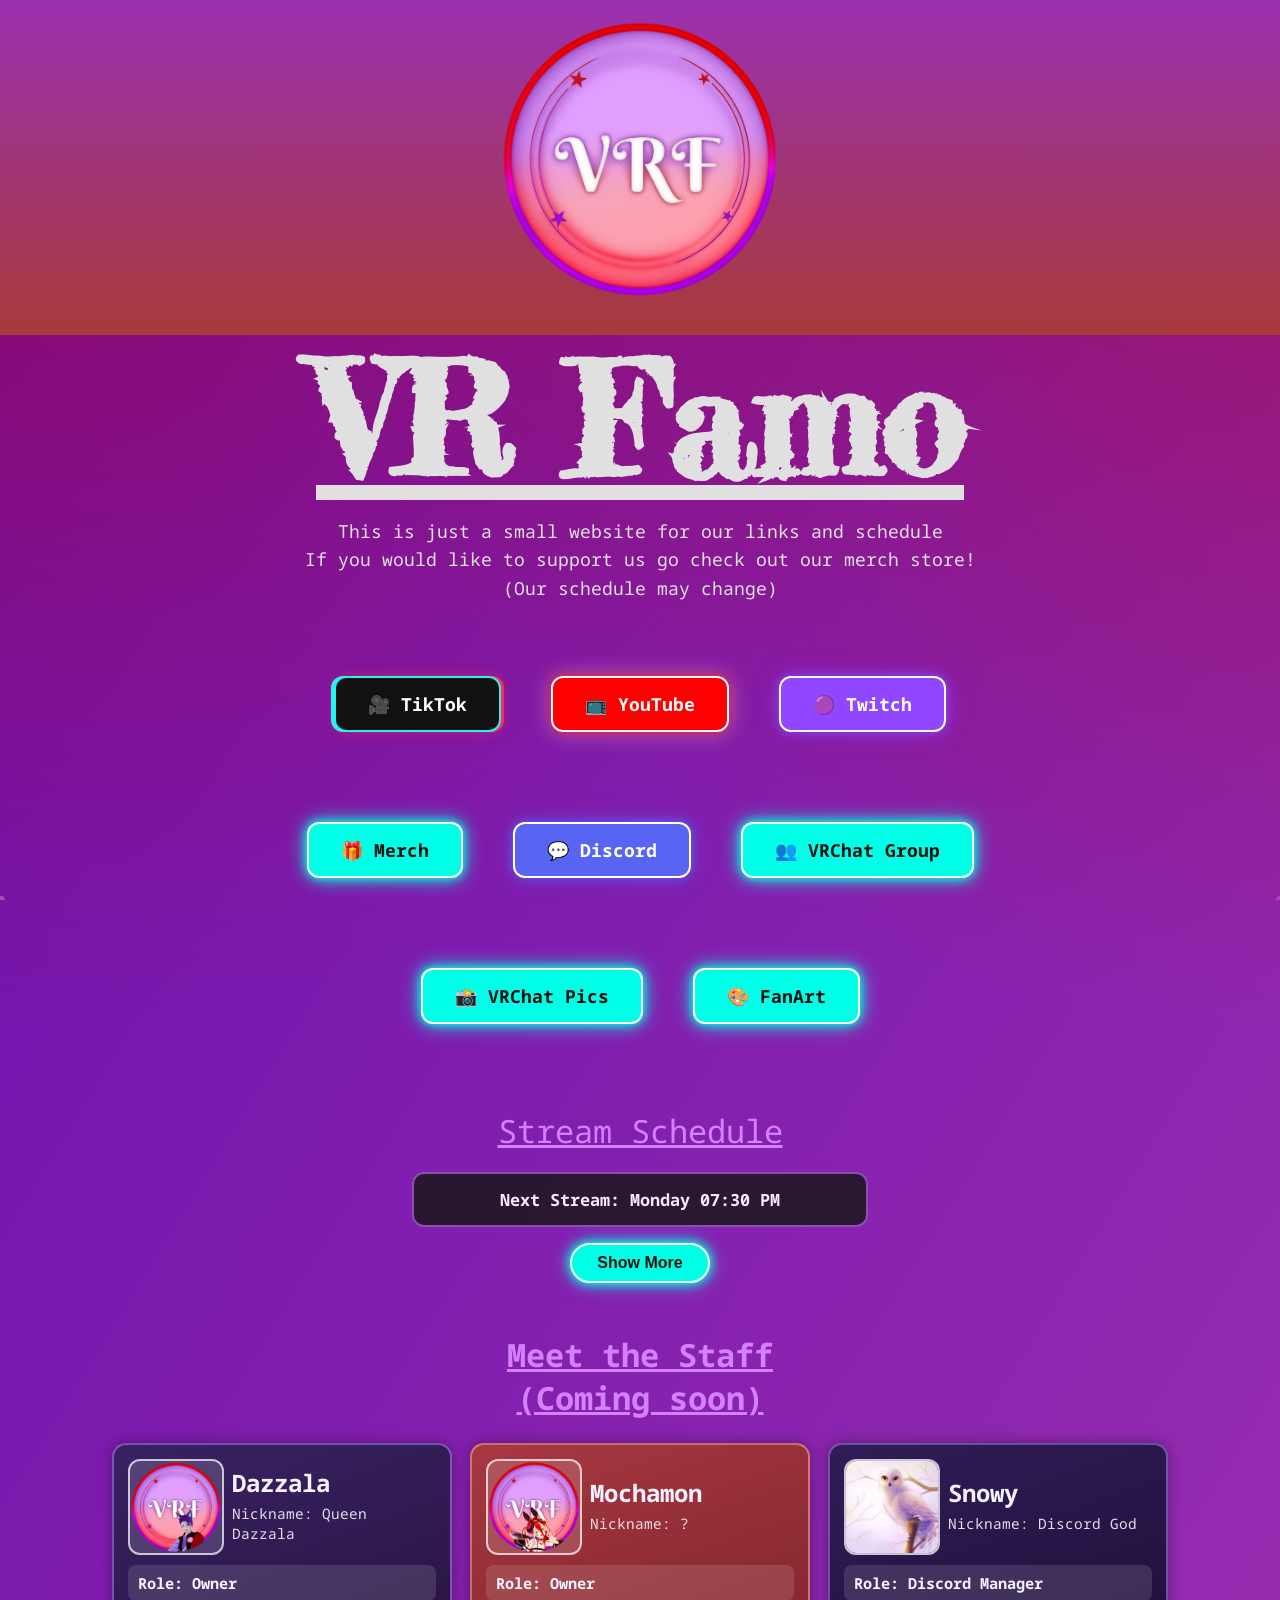
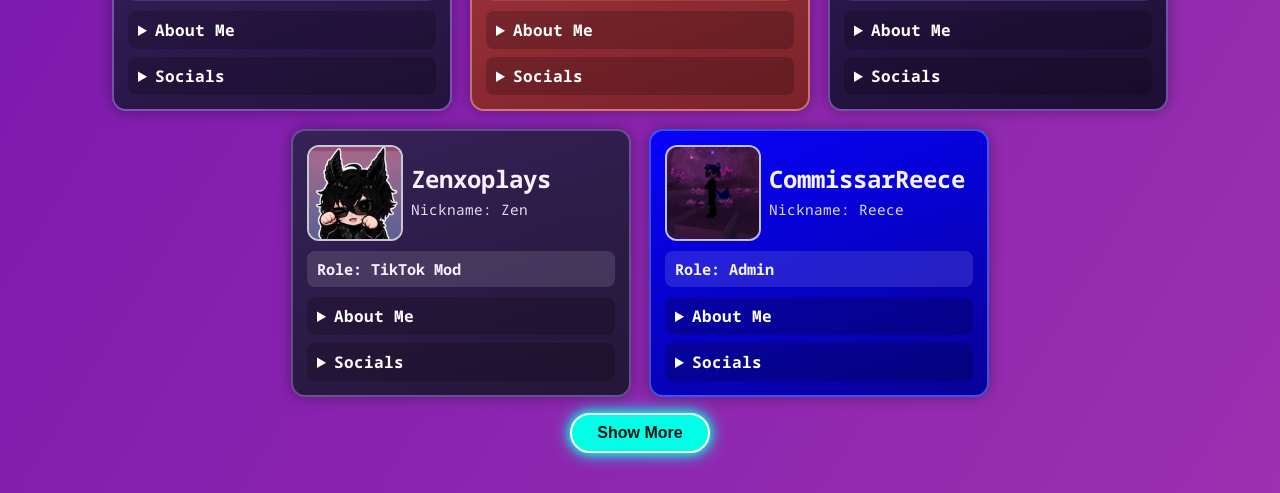
==== index.html @ f0494913 "2x staff cards added 2x staff cards added" ====
<!DOCTYPE html>
<html lang="en">
<head>
    <meta charset="UTF-8">
    <title>VR-Famo</title>
    <link href="https://fonts.googleapis.com/css2?family=Droid+Sans+Mono&family=Fredericka+the+Great&display=swap" rel="stylesheet">
    <style>
        body {
            display: flex;
            flex-direction: column;
            min-height: 100vh;
            margin: 0;
            font-family: 'Droid Sans Mono', monospace;
            background:
                radial-gradient(circle at left top, rgba(192, 0, 0, 0.45) 0%, rgba(192, 0, 0, 0) 42%),
                radial-gradient(circle at right top, rgba(192, 0, 0, 0.45) 0%, rgba(192, 0, 0, 0) 42%),
                linear-gradient(to bottom right, #6a0dad, #9b30b0);
            color: #e0e0e0;
            animation: fadeIn 1s ease-out;
            position: relative;
        }

        @keyframes fadeIn {
            from { opacity: 0; transform: translateY(10px); }
            to { opacity: 1; transform: translateY(0); }
        }

        #nav {
            text-align: center;
            padding: 20px 0;
            background: linear-gradient(to bottom, #9b30b0 0%, #a83a3a 100%);
            z-index: 10;
            position: relative;
        }

        #nav img {
            height: 280px;
            width: auto;
            margin-bottom: 10px;
            animation: fadeIn 1.5s ease;
        }

        #nav p {
            font-size: 120%;
            color: #aaa;
            margin: 5px 0;
        }

        #nav h1 {
            font-size: 3rem;
            background: linear-gradient(90deg, #a8c0ff, #6a0dad);
            -webkit-text-fill-color: transparent;
            animation: textGlow 3s ease-in-out infinite;
        }

        @keyframes textGlow {
            0%, 100% { text-shadow: 0 0 5px #a8c0ff, 0 0 10px #6a0dad; }
            50% { text-shadow: 0 0 15px #a8c0ff, 0 0 30px #6a0dad; }
        }

        .main {
            max-width: 900px;
            margin: 10px auto 40px;
            padding: 0 20px;
            animation: fadeIn 1.3s ease-out;
            z-index: 10;
            text-align: center
        }

        .main h1 {
            font-family: 'Fredericka the Great', cursive;
            font-size: clamp(3.5rem, 12vw, 10rem);
            text-decoration: underline;
            margin-top: 0;
            margin-bottom: 15px;
            z-index: 10;
            line-height: 1;
        }

        .main p {
            font-size: 18px;
            line-height: 1.6;
            z-index: 10;
        }

        .schedule-container {
            flex-grow: 1;
            display: flex;
            flex-direction: column;
            align-items: center;
            width: 100%;
            padding: 0 20px 40px;
        }

        .schedule-title {
            font-size: 2rem;
            color: #d580ff;
            margin-bottom: 20px;
            text-decoration: underline;
            z-index: 10;
            text-align: center;
        }

        .schedule {
            display: flex;
            justify-content: space-between;
            width: 100%;
            max-width: 1200px;
            gap: 15px;
            animation: fadeIn 1.7s ease-out;
            z-index: 10;
        }

        .day {
            flex: 1 1 0;
            background: #222;
            border-radius: 10px;
            padding: 15px;
            box-sizing: border-box;
            min-width: 0;
            display: flex;
            flex-direction: column;
            z-index: 10;
            text-align: center;
        }

        .day h2 {
            margin-top: 0;
            margin-bottom: 10px;
            font-size: 1.4rem;
            border-bottom: 1px solid #444;
            padding-bottom: 5px;
            color: #d580ff;
            text-align: center;
            z-index: 10;
        }
        .events {
            flex-grow: 1;
            overflow-y: auto;
            text-align: center;
        }

        .event {
            background: #3a1a73;
            margin-bottom: 10px;
            padding: 8px 10px;
            border-radius: 8px;
            font-size: 14px;
            box-shadow: 0 0 6px #a020f0;
            color: #e0d6ff;
        }
        .links {
            text-align: center;
            position: relative;
            z-index: 5;
            margin-top: -40px;
            margin-bottom: 60px;
        }

        .links h1 {
            margin-bottom: 20px;
            text-decoration: underline;
        }

        .links a {
            display: inline-block;
            margin: 10px 15px;
            padding: 12px 25px;
            font-size: 16px;
            font-weight: bold;
            color: #0ff;
            border: 2px solid #0ff;
            border-radius: 10px;
            text-decoration: none;
            transition: 0.3s ease;
        }

        .links a:hover {
            background: #0ff;
            color: #1a1a1a;
            transform: scale(1.05);
        }

        #particlesCanvas {
            pointer-events: none;
            position: absolute;
            top: 0;
            left: 0;
            z-index: 0;
        }

        .links2 {
            text-align: center;
            margin-bottom: 60px;
            z-index: 5;
        }
        .gallery-title {
            font-size: 1.8rem;
            color: #fff;
            margin-bottom: 10px;
            text-shadow: 0 0 10px #ff00f7;
            z-index: 5;
            text-align: center;
            text-decoration: underline;
        }

        @keyframes pulseGlow {
            0%, 100% {
                box-shadow: 0 0 12px rgba(255, 0, 204, 0.6), 0 0 20px rgba(51, 51, 255, 0.5);
            }
            50% {
                box-shadow: 0 0 20px rgba(255, 0, 204, 1), 0 0 35px rgba(51, 51, 255, 0.9);
            }
        }

        .neon-button {
            display: inline-block;
            margin: 15px 20px;
            padding: 14px 32px;
            font-size: 18px;
            font-weight: bold;
            color: #111;
            background: #00ffe7;
            border: 2px solid #fff;
            border-radius: 12px;
            text-decoration: none;
            box-shadow: 0 0 8px #00ffe7, 0 0 20px #00ffe7;
            transition: all 0.3s ease;
            z-index: 5;
        }

        .neon-button:hover {
            background: #ffcc00;
            color: #000;
            border-color: #fff;
            box-shadow: 0 0 10px #ffcc00, 0 0 25px #ffcc00;
            transform: scale(1.05);
            z-index: 5;
        }

        .platform-tiktok {
            color: #ffffff;
            background: #111111;
            border-color: #25F4EE;
            box-shadow: -3px 0 0 #25F4EE, 3px 0 0 #FE2C55, 0 0 12px rgba(254, 44, 85, 0.45);
        }

        .platform-tiktok:hover {
            background: #1a1a1a;
            color: #ffffff;
            border-color: #FE2C55;
            box-shadow: -3px 0 0 #25F4EE, 3px 0 0 #FE2C55, 0 0 16px rgba(37, 244, 238, 0.5);
        }

        .platform-youtube {
            color: #ffffff;
            background: #ff0000;
            border-color: #ffffff;
            box-shadow: 0 0 10px rgba(255, 0, 0, 0.8), 0 0 22px rgba(255, 255, 255, 0.4);
        }

        .platform-youtube:hover {
            background: #cc0000;
            color: #ffffff;
            border-color: #ffffff;
            box-shadow: 0 0 12px rgba(255, 0, 0, 0.95), 0 0 24px rgba(255, 255, 255, 0.5);
        }

        .platform-twitch {
            color: #ffffff;
            background: #9146FF;
            border-color: #ffffff;
            box-shadow: 0 0 10px rgba(145, 70, 255, 0.85), 0 0 22px rgba(145, 70, 255, 0.5);
        }

        .platform-twitch:hover {
            background: #772ce8;
            color: #ffffff;
            border-color: #ffffff;
            box-shadow: 0 0 12px rgba(145, 70, 255, 1), 0 0 25px rgba(145, 70, 255, 0.6);
        }

        .platform-discord {
            color: #ffffff;
            background: #5865F2;
            border-color: #ffffff;
            box-shadow: 0 0 10px rgba(88, 101, 242, 0.85), 0 0 22px rgba(88, 101, 242, 0.45);
        }

        .platform-discord:hover {
            background: #4752c4;
            color: #ffffff;
            border-color: #ffffff;
            box-shadow: 0 0 12px rgba(88, 101, 242, 1), 0 0 25px rgba(88, 101, 242, 0.6);
        }

        .schedule-section {
            width: 100%;
            max-width: 1200px;
            margin: 10px auto 40px;
            padding: 0 20px;
            box-sizing: border-box;
            z-index: 10;
        }

        .next-stream-preview {
            max-width: 420px;
            margin: 0 auto 14px;
            padding: 14px 16px;
            border-radius: 12px;
            background: rgba(22, 22, 22, 0.82);
            border: 2px solid rgba(213, 128, 255, 0.55);
            color: #f6e8ff;
            text-align: center;
            font-size: 1.05rem;
            box-shadow: 0 0 12px rgba(160, 32, 240, 0.3);
        }

        .schedule-full {
            display: none;
            margin-top: 10px;
        }

        .schedule-full.is-visible {
            display: block;
        }

        .staff-section {
            width: 100%;
            max-width: 1200px;
            margin: 10px auto 40px;
            padding: 0 20px;
            box-sizing: border-box;
            z-index: 10;
        }

        .staff-title {
            font-size: 2rem;
            color: #d580ff;
            text-decoration: underline;
            text-align: center;
            margin: 0 0 24px;
        }

        .staff-grid {
            display: flex;
            flex-wrap: wrap;
            justify-content: center;
            gap: 18px;
        }

        .staff-card {
            flex: 0 1 340px;
            width: 100%;
            max-width: 340px;
            box-sizing: border-box;
            background: var(--staff-bg, linear-gradient(180deg, rgba(34, 34, 34, 0.95), rgba(20, 20, 20, 0.95)));
            border: 2px solid var(--staff-border, rgba(255, 255, 255, 0.25));
            border-radius: 14px;
            padding: 14px;
            box-shadow: 0 0 14px rgba(0, 0, 0, 0.35);
            color: #f5f1ff;
        }

        .staff-head {
            display: grid;
            grid-template-columns: 92px 1fr;
            gap: 12px;
            align-items: center;
            margin-bottom: 10px;
        }

        .staff-pic {
            width: 92px;
            height: 92px;
            object-fit: cover;
            border-radius: 12px;
            border: 2px solid rgba(255, 255, 255, 0.7);
            background: rgba(255, 255, 255, 0.15);
        }

        .staff-name {
            margin: 0;
            font-size: 1.5rem;
            line-height: 1.1;
        }

        .staff-nickname {
            margin: 5px 0 0;
            font-size: 0.9rem;
            opacity: 0.9;
        }

        .staff-role {
            margin: 8px 0 10px;
            padding: 8px 10px;
            border-radius: 8px;
            background: rgba(255, 255, 255, 0.12);
            font-size: 0.95rem;
            font-weight: bold;
        }

        .staff-card details {
            margin-top: 8px;
            border-radius: 8px;
            background: rgba(0, 0, 0, 0.2);
            padding: 8px 10px;
        }

        .staff-card summary {
            cursor: pointer;
            font-weight: bold;
            color: #ffffff;
        }

        .staff-card p {
            margin: 8px 0 0;
            font-size: 0.9rem;
            line-height: 1.4;
        }

        .staff-socials {
            display: flex;
            flex-wrap: wrap;
            gap: 8px;
            margin-top: 8px;
        }

        .staff-socials a {
            text-decoration: none;
            font-size: 0.85rem;
            color: #ffffff;
            padding: 6px 10px;
            border: 1px solid rgba(255, 255, 255, 0.45);
            border-radius: 999px;
            background: rgba(255, 255, 255, 0.14);
        }

        .staff-socials a:hover {
            background: rgba(255, 255, 255, 0.24);
        }

        .extra-staff {
            display: none;
        }

        .extra-staff.is-visible {
            display: block;
        }

        .staff-toggle-wrap {
            width: 100%;
            display: flex;
            justify-content: center;
            align-items: center;
            margin-top: 16px;
        }

        .staff-toggle {
            display: inline-flex;
            align-items: center;
            justify-content: center;
            width: fit-content;
            min-width: 140px;
            padding: 10px 20px;
            font-size: 1rem;
            line-height: 1;
            font-weight: bold;
            color: #111;
            background: #00ffe7;
            border: 2px solid #ffffff;
            border-radius: 999px;
            cursor: pointer;
            box-shadow: 0 0 8px #00ffe7, 0 0 18px #00ffe7;
            transition: all 0.25s ease;
        }

        .staff-toggle:hover {
            background: #ffcc00;
            box-shadow: 0 0 10px #ffcc00, 0 0 22px #ffcc00;
            transform: scale(1.03);
        }

    </style>
</head>
<body>
    <canvas id="particlesCanvas"></canvas>

    <div id="nav">
        <a href="https://vrfamo.com">
            <img src="vrf%20logo.png" alt="VRF Logo">
        </a>
    </div>
    
    <div class="main">
        <h1>VR Famo</h1>
        <p>This is just a small website for our links and schedule<br>If you would like to support us go check out our merch store!<br>(Our schedule may change)</p>
    </div>
    
    <div class="links2">
        <a href="https://www.tiktok.com/@vr.famo" class="neon-button platform-tiktok" target="_blank" rel="noopener noreferrer">🎥 TikTok</a>
        <a href="https://www.youtube.com/@VRFamo" class="neon-button platform-youtube" target="_blank" rel="noopener noreferrer">📺 YouTube</a>
        <a href="https://www.twitch.tv/vr_famo" class="neon-button platform-twitch" target="_blank" rel="noopener noreferrer">🟣 Twitch</a>
    </div>

    <div class="links2">
        <a href="https://merch.vrfamo.com/" class="neon-button" target="_blank" rel="noopener noreferrer">🎁 Merch</a>
        <a href="https://vrfamo.com/discord" class="neon-button platform-discord" target="_blank" rel="noopener noreferrer">💬 Discord</a>
        <a href="https://vrc.group/VRFAMO.0864" class="neon-button" target="_blank" rel="noopener noreferrer">👥 VRChat Group</a>
    </div>

    <div class="links2">
        <a href="https://vrfamo.com/VRChat-Pics/" class="neon-button" target="_blank" rel="noopener noreferrer">📸 VRChat Pics</a>
        <a href="https://vrfamo.com/FanArt" class="neon-button" target="_blank" rel="noopener noreferrer">🎨 FanArt</a>
    </div>

    <section class="schedule-section" aria-label="Stream Schedule">
        <div class="schedule-title">Stream Schedule</div>
        <div class="next-stream-preview">
            <strong id="nextStreamText">Next Stream: Loading...</strong>
        </div>
        <div class="staff-toggle-wrap">
            <button id="scheduleToggleButton" class="staff-toggle" type="button" aria-expanded="false">Show More</button>
        </div>

        <div id="fullScheduleWrapper" class="schedule-full">
            <div class="schedule-container">
                <div class="schedule" aria-label="Weekly Schedule">
                    <div class="day">
                        <h2>Monday</h2>
                        <div class="events">
                            <div class="event" data-day="Monday" data-start="19:30" data-end="21:30" data-timezone="Europe/London">
                                Stream:<br>Loading...
                            </div>
                        </div>
                    </div>
                    <div class="day"><h2>Tuesday</h2><div class="events"></div></div>
                    <div class="day">
                        <h2>Wednesday</h2>
                        <div class="events">
                            <div class="event" data-day="Wednesday" data-start="19:30" data-end="21:30" data-timezone="Europe/London">
                                Stream:<br>Loading...
                            </div>
                        </div>
                    </div>
                    <div class="day">
                        <h2>Thursday</h2>
                        <div class="events">
                            <div class="event" data-day="Thursday" data-start="19:30" data-end="21:30" data-timezone="Europe/London">
                                Stream:<br>Loading...
                            </div>
                        </div>
                    </div>
                    <div class="day"><h2>Friday</h2><div class="events"></div></div>
                </div>
            </div>

            <div class="schedule-container">
                <div class="schedule" aria-label="Weekly Schedule">
                    <div class="day">
                        <h2>Saturday</h2>
                        <div class="events">
                            <div class="event" data-day="Saturday" data-start="19:30" data-end="21:30" data-timezone="Europe/London">
                                Stream:<br>Loading...
                            </div>
                        </div>
                    </div>
                    <div class="day"><h2>Sunday</h2><div class="events"></div></div>
                </div>
            </div>
        </div>
    </section>

    <section class="staff-section" aria-label="Meet the Staff">
        <h2 class="staff-title">Meet the Staff<br>(Coming soon)</h2>
        <div class="staff-grid">
            <article class="staff-card" style="--staff-bg: linear-gradient(160deg, rgba(54, 34, 94, 0.95), rgba(30, 19, 55, 0.95)); --staff-border: rgba(182, 133, 255, 0.55);">
                <div class="staff-head">
                    <img class="staff-pic" src="profile%20pics/Dazzala.png" alt="Profile picture of Dazzala">
                    <div>
                        <h3 class="staff-name">Dazzala</h3>
                        <p class="staff-nickname">Nickname: Queen Dazzala</p>
                    </div>
                </div>
                <div class="staff-role">Role: Owner</div>
                <details>
                    <summary>About Me</summary>
                    <p>I have pink hair and a purple dress :D</p>
                </details>
                <details>
                    <summary>Socials</summary>
                    <div class="staff-socials">
                        <a href="https://www.twitch.tv/vr_famo" target="_blank" rel="noopener noreferrer">Twitch</a>
                        <a href="https://www.youtube.com/@VRFamo" target="_blank" rel="noopener noreferrer">YouTube</a>
                        <a href="https://www.tiktok.com/@vr.famo" target="_blank" rel="noopener noreferrer">TikTok</a>
                    </div>
                </details>
            </article>

            <article class="staff-card" style="--staff-bg: linear-gradient(160deg, rgba(168, 58, 58, 0.95), rgba(122, 34, 34, 0.95)); --staff-border: rgba(255, 170, 170, 0.55);">
                <div class="staff-head">
                    <img class="staff-pic" src="profile%20pics/mochamon.png" alt="Profile picture of Mochamon">
                    <div>
                        <h3 class="staff-name">Mochamon</h3>
                        <p class="staff-nickname">Nickname: ?</p>
                    </div>
                </div>
                <div class="staff-role">Role: Owner</div>
                <details>
                    <summary>About Me</summary>
                    <p>{about me}</p>
                </details>
                <details>
                    <summary>Socials</summary>
                    <div class="staff-socials">
                        <a href="https://www.twitch.tv/" target="_blank" rel="noopener noreferrer">Twitch</a>
                        <a href="https://www.youtube.com/" target="_blank" rel="noopener noreferrer">YouTube</a>
                        <a href="https://discord.com/" target="_blank" rel="noopener noreferrer">Discord</a>
                    </div>
                </details>
            </article>

            <article class="staff-card" style="--staff-bg: linear-gradient(160deg, rgba(44, 27, 82, 0.95), rgba(22, 13, 46, 0.95)); --staff-border: rgba(170, 130, 240, 0.55);">
                <div class="staff-head">
                    <img class="staff-pic" src="profile%20pics/snowy.png" alt="Profile picture of Snowy">
                    <div>
                        <h3 class="staff-name">Snowy</h3>
                        <p class="staff-nickname">Nickname: Discord God</p>
                    </div>
                </div>
                <div class="staff-role">Role: Discord Manager</div>
                <details>
                    <summary>About Me</summary>
                    <p>I enjoy helping take care of the VRFamo Discord.<br>I'm basically group tech support.<br>Also I guess I created the Discord Bot.</p>
                </details>
                <details>
                    <summary>Socials</summary>
                    <div class="staff-socials">
                        <a href="https://www.twitch.tv/snowy708" target="_blank" rel="noopener noreferrer">Twitch</a>
                        <a href="https://snowy708.com" target="_blank" rel="noopener noreferrer">Website</a>
                    </div>
                </details>
            </article>

            <article class="staff-card" style="--staff-bg: linear-gradient(160deg, rgba(49, 35, 83, 0.95), rgba(30, 21, 50, 0.95)); --staff-border: rgba(150, 120, 200, 0.55);">
                <div class="staff-head">
                    <img class="staff-pic" src="profile%20pics/zenxoplays.png" alt="Profile picture of Zenxoplays">
                    <div>
                        <h3 class="staff-name">Zenxoplays</h3>
                        <p class="staff-nickname">Nickname: Zen</p>
                    </div>
                </div>
                <div class="staff-role">Role: TikTok Mod</div>
                <details>
                    <summary>About Me</summary>
                    <p>I'm a small time streamer Co-stream with my mate we run Static☆dreams,<br> I like to help out as much as I can :3</p>
                </details>
                <details>
                    <summary>Socials</summary>
                    <div class="staff-socials">
                        <a href="https://www.tiktok.com/@zenxoplays" target="_blank" rel="noopener noreferrer">TikTok</a>
                        <a href="https://discord.gg/7FjEFU5PyJ" target="_blank" rel="noopener noreferrer">Discord</a>
                    </div>
                </details>
            </article>

            <article class="staff-card" style="--staff-bg: linear-gradient(160deg, rgba(0, 0, 255, 0.95), rgba(0, 0, 150, 0.95)); --staff-border: rgba(100, 150, 255, 0.55);">
                <div class="staff-head">
                    <img class="staff-pic" src="profile%20pics/commissarreecevt.png" alt="Profile picture of CommissarReeceVT">
                    <div>
                        <h3 class="staff-name">CommissarReece</h3>
                        <p class="staff-nickname">Nickname: Reece</p>
                    </div>
                </div>
                <div class="staff-role">Role: Admin</div>
                <details>
                    <summary>About Me</summary>
                    <p>Just a goober that makes dumb videos and music.</p>
                </details>
                <details>
                    <summary>Socials</summary>
                    <div class="staff-socials">
                        <a href="https://www.tiktok.com/@commissarreecevt" target="_blank" rel="noopener noreferrer">TikTok</a>
                        <a href="https://www.twitch.tv/commissarreecevtuber" target="_blank" rel="noopener noreferrer">Twitch</a>
                    </div>
                </details>
            </article>

            <article class="staff-card extra-staff" style="--staff-bg: linear-gradient(160deg, rgba(36, 84, 58, 0.95), rgba(18, 44, 29, 0.95)); --staff-border: rgba(140, 255, 196, 0.55);">
                <div class="staff-head">
                    <img class="staff-pic" src="vrf%20logo.png" alt="Profile picture placeholder">
                    <div>
                        <h3 class="staff-name">{Name}</h3>
                        <p class="staff-nickname">Nickname: {nickname}</p>
                    </div>
                </div>
                <div class="staff-role">Role: {role}</div>
                <details>
                    <summary>About Me</summary>
                    <p>{about me}</p>
                </details>
                <details>
                    <summary>Socials</summary>
                    <div class="staff-socials">
                        <a href="#">Discord</a>
                        <a href="#">TikTok</a>
                    </div>
                </details>
            </article>

        </div>

        <div class="staff-toggle-wrap">
            <button id="staffToggleButton" class="staff-toggle" type="button" aria-expanded="false">Show More</button>
        </div>
    </section>

    <script>
        document.addEventListener("DOMContentLoaded", function () {
            const canvas = document.getElementById("particlesCanvas");
            const ctx = canvas.getContext("2d");

            canvas.width = window.innerWidth;
            canvas.height = window.innerHeight;

            let particles = [];

            class Particle {
                constructor(x, y) {
                    this.x = x;
                    this.y = y;
                    this.size = Math.random() * 3 + 1;
                    this.speedX = Math.random() * 3 - 1.5;
                    this.speedY = Math.random() * 3 - 1.5;
                    this.color = "rgba(156, 79, 185, 0.8)";
                }

                update() {
                    this.x += this.speedX;
                    this.y += this.speedY;
                    if (this.x > canvas.width) this.x = 0;
                    if (this.x < 0) this.x = canvas.width;
                    if (this.y > canvas.height) this.y = 0;
                    if (this.y < 0) this.y = canvas.height;
                }

                draw() {
                    ctx.fillStyle = this.color;
                    ctx.beginPath();
                    ctx.arc(this.x, this.y, this.size, 0, Math.PI * 2);
                    ctx.fill();
                }
            }

            function createParticles(num) {
                for (let i = 0; i < num; i++) {
                    const x = Math.random() * canvas.width;
                    const y = Math.random() * canvas.height;
                    particles.push(new Particle(x, y));
                }
            }

            function animateParticles() {
                ctx.clearRect(0, 0, canvas.width, canvas.height);
                for (let i = 0; i < particles.length; i++) {
                    particles[i].update();
                    particles[i].draw();
                }
                requestAnimationFrame(animateParticles);
            }

            createParticles(100);
            animateParticles();

            window.addEventListener("resize", function () {
                canvas.width = window.innerWidth;
                canvas.height = window.innerHeight;
            });

            const dayToIndex = {
                Sunday: 0,
                Monday: 1,
                Tuesday: 2,
                Wednesday: 3,
                Thursday: 4,
                Friday: 5,
                Saturday: 6
            };

            function parse12HourTime(timeText) {
                const match = timeText.match(/(\d{1,2}):(\d{2})\s*(AM|PM)/i);
                if (!match) return null;

                let hour = parseInt(match[1], 10);
                const minute = parseInt(match[2], 10);
                const meridiem = match[3].toUpperCase();

                if (meridiem === 'PM' && hour !== 12) hour += 12;
                if (meridiem === 'AM' && hour === 12) hour = 0;

                return { hour, minute };
            }

            const events = document.querySelectorAll('.event');
            const convertedEvents = [];

            events.forEach(event => {
                const startTime = event.getAttribute('data-start');
                const endTime = event.getAttribute('data-end');
                const sourceTZ = event.getAttribute('data-timezone');
                const dayName = event.getAttribute('data-day');

                if (!startTime || !endTime || !sourceTZ) return;

                const userTZ = Intl.DateTimeFormat().resolvedOptions().timeZone;

                const dateStr = new Date().toISOString().split('T')[0];

                const start = new Date(`${dateStr}T${startTime}:00`);
                const end = new Date(`${dateStr}T${endTime}:00`);

                const startLocal = new Intl.DateTimeFormat('en-US', {
                    hour: '2-digit',
                    minute: '2-digit',
                    hour12: true,
                    timeZone: userTZ
                }).format(new Date(start.toLocaleString('en-US', { timeZone: sourceTZ })));

                const endLocal = new Intl.DateTimeFormat('en-US', {
                    hour: '2-digit',
                    minute: '2-digit',
                    hour12: true,
                    timeZone: userTZ
                }).format(new Date(end.toLocaleString('en-US', { timeZone: sourceTZ })));

                event.innerHTML = `Stream:<br>${startLocal} - ${endLocal}`;

                if (dayName && dayToIndex[dayName] !== undefined) {
                    convertedEvents.push({
                        dayName,
                        startLocal
                    });
                }
            });

            const nextStreamText = document.getElementById('nextStreamText');

            if (nextStreamText && convertedEvents.length > 0) {
                const now = new Date();
                let nextStream = null;

                convertedEvents.forEach(item => {
                    const parsedTime = parse12HourTime(item.startLocal);
                    if (!parsedTime) return;

                    const candidate = new Date(now);
                    const targetDay = dayToIndex[item.dayName];
                    const dayOffset = (targetDay - now.getDay() + 7) % 7;

                    candidate.setDate(now.getDate() + dayOffset);
                    candidate.setHours(parsedTime.hour, parsedTime.minute, 0, 0);

                    if (candidate <= now) {
                        candidate.setDate(candidate.getDate() + 7);
                    }

                    if (!nextStream || candidate < nextStream.when) {
                        nextStream = {
                            when: candidate,
                            dayName: item.dayName,
                            time: item.startLocal
                        };
                    }
                });

                if (nextStream) {
                    nextStreamText.textContent = `Next Stream: ${nextStream.dayName} ${nextStream.time}`;
                } else {
                    nextStreamText.textContent = 'Next Stream: TBD';
                }
            }

            const scheduleToggleButton = document.getElementById('scheduleToggleButton');
            const fullScheduleWrapper = document.getElementById('fullScheduleWrapper');

            if (scheduleToggleButton && fullScheduleWrapper) {
                scheduleToggleButton.addEventListener('click', function () {
                    const isExpanded = scheduleToggleButton.getAttribute('aria-expanded') === 'true';
                    const nextExpanded = !isExpanded;

                    fullScheduleWrapper.classList.toggle('is-visible', nextExpanded);
                    scheduleToggleButton.setAttribute('aria-expanded', String(nextExpanded));
                    scheduleToggleButton.textContent = nextExpanded ? 'Show Less' : 'Show More';
                });
            }

            const staffToggleButton = document.getElementById('staffToggleButton');
            const extraStaffCards = document.querySelectorAll('.extra-staff');

            if (staffToggleButton && extraStaffCards.length > 0) {
                staffToggleButton.addEventListener('click', function () {
                    const isExpanded = staffToggleButton.getAttribute('aria-expanded') === 'true';
                    const nextExpanded = !isExpanded;

                    extraStaffCards.forEach(card => {
                        card.classList.toggle('is-visible', nextExpanded);
                    });

                    staffToggleButton.setAttribute('aria-expanded', String(nextExpanded));
                    staffToggleButton.textContent = nextExpanded ? 'Show Less' : 'Show More';
                });
            }
        });
    </script>
</body>
</html>
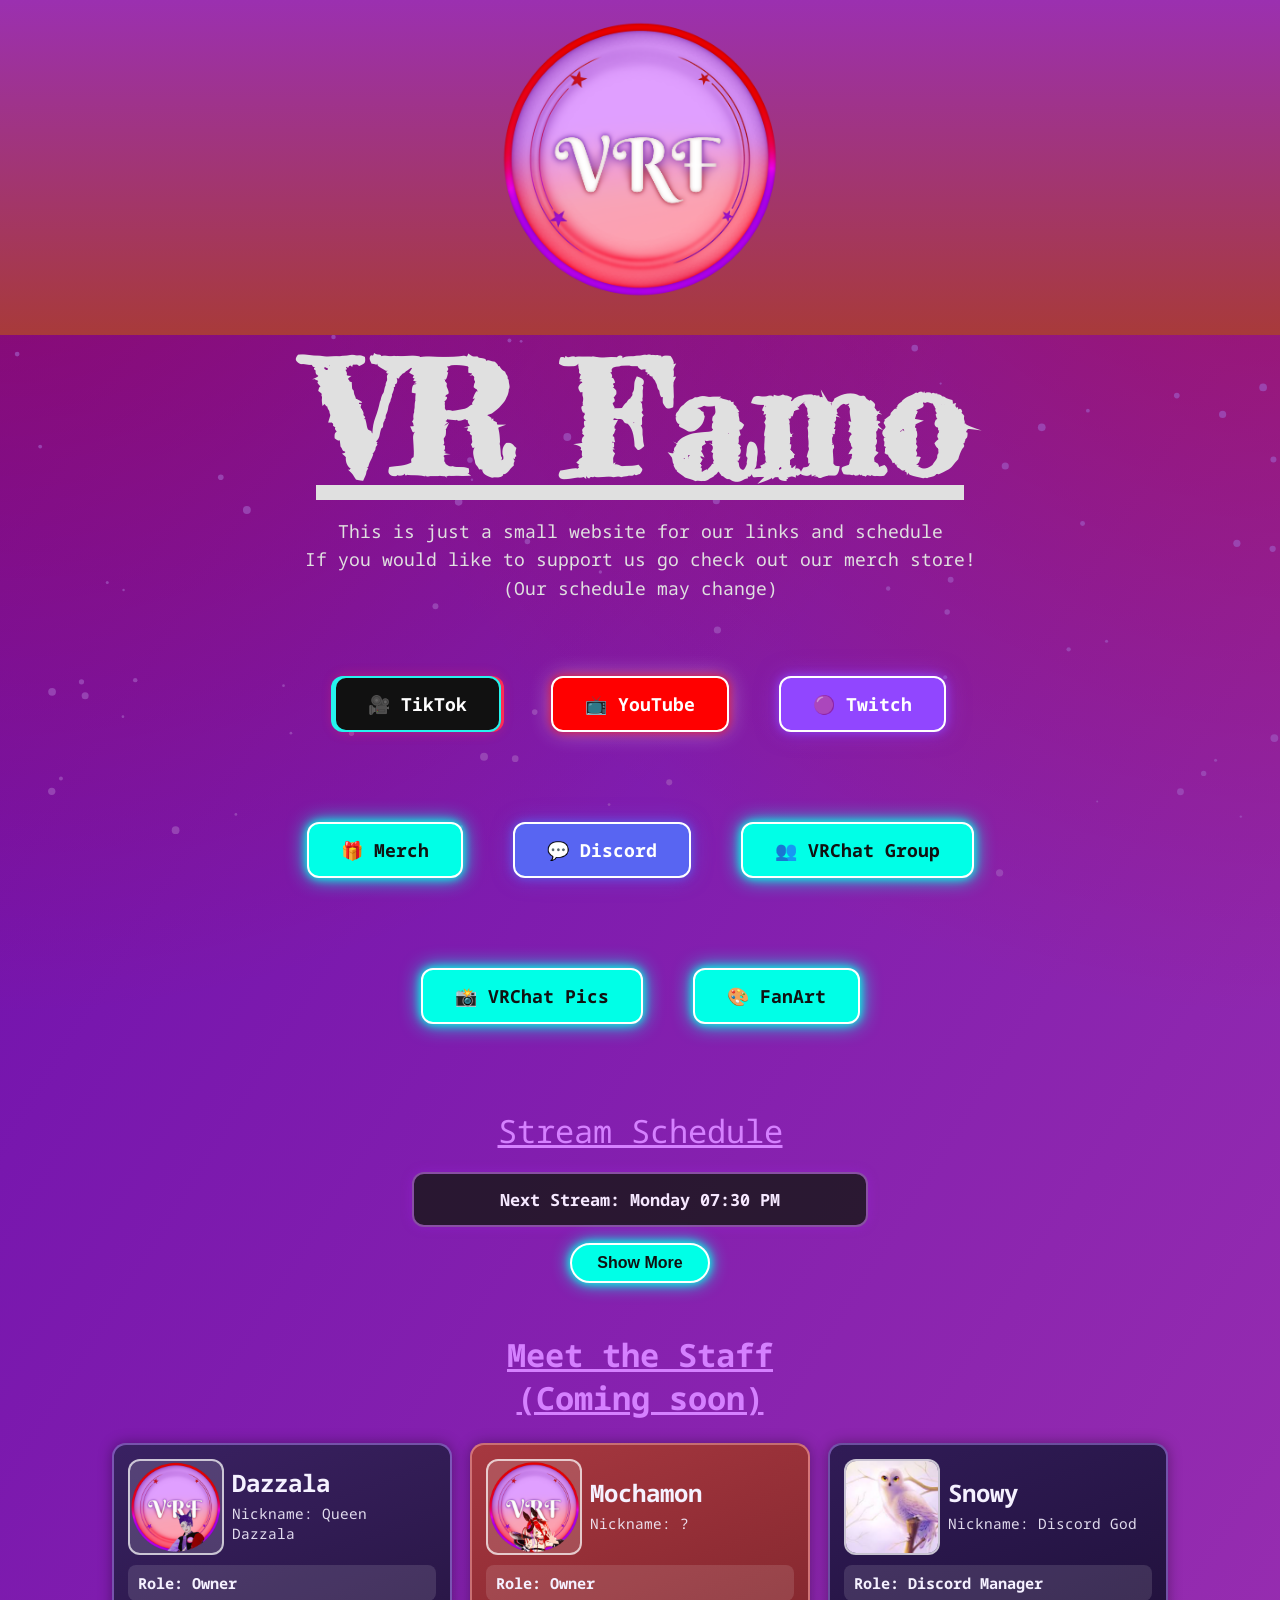
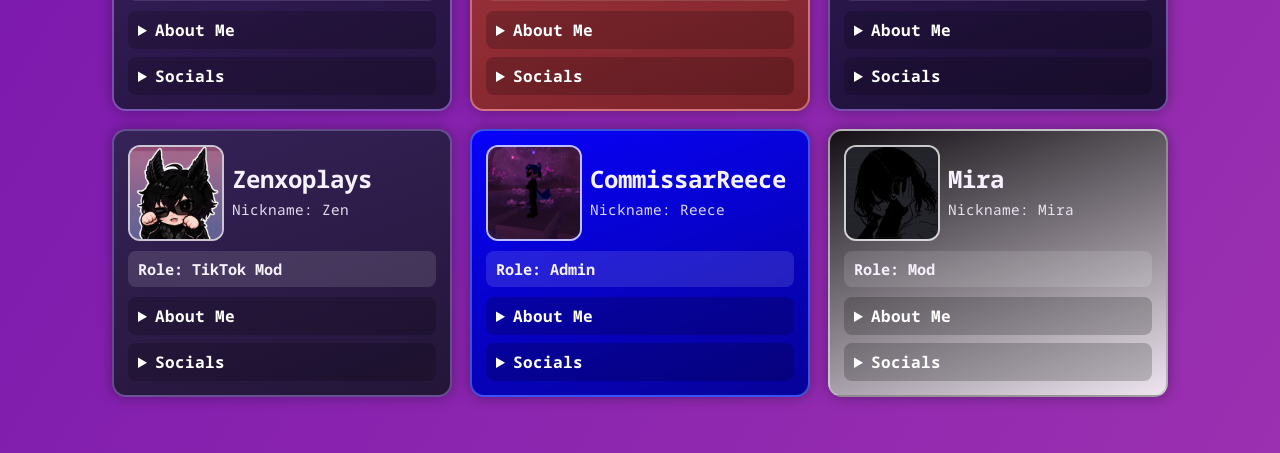
==== commit 83aeb55c: "another staff card another staff card" ====
--- a/index.html
+++ b/index.html
@@ -448,6 +448,10 @@
             display: block;
         }
 
+        .staff-template {
+            display: none !important;
+        }
+
         .staff-toggle-wrap {
             width: 100%;
             display: flex;
@@ -686,7 +690,28 @@
                 </details>
             </article>
 
-            <article class="staff-card extra-staff" style="--staff-bg: linear-gradient(160deg, rgba(36, 84, 58, 0.95), rgba(18, 44, 29, 0.95)); --staff-border: rgba(140, 255, 196, 0.55);">
+            <article class="staff-card" style="--staff-bg: linear-gradient(160deg, rgba(15, 15, 15, 0.96), rgba(245, 245, 245, 0.92)); --staff-border: rgba(190, 190, 190, 0.7);">
+                <div class="staff-head">
+                    <img class="staff-pic" src="profile%20pics/mira.png" alt="Profile picture of Mira">
+                    <div>
+                        <h3 class="staff-name">Mira</h3>
+                        <p class="staff-nickname">Nickname: Mira</p>
+                    </div>
+                </div>
+                <div class="staff-role">Role: Mod</div>
+                <details>
+                    <summary>About Me</summary>
+                    <p>I'm a British Latina Hellhound who loves doing art because I can hehehe</p>
+                </details>
+                <details>
+                    <summary>Socials</summary>
+                    <div class="staff-socials">
+                        <a href="https://linktr.ee/Mira_VRC" target="_blank" rel="noopener noreferrer">Linktree</a>
+                    </div>
+                </details>
+            </article>
+
+            <article class="staff-card extra-staff staff-template" style="--staff-bg: linear-gradient(160deg, rgba(36, 84, 58, 0.95), rgba(18, 44, 29, 0.95)); --staff-border: rgba(140, 255, 196, 0.55);">
                 <div class="staff-head">
                     <img class="staff-pic" src="vrf%20logo.png" alt="Profile picture placeholder">
                     <div>
@@ -895,20 +920,41 @@
             }
 
             const staffToggleButton = document.getElementById('staffToggleButton');
-            const extraStaffCards = document.querySelectorAll('.extra-staff');
-
-            if (staffToggleButton && extraStaffCards.length > 0) {
-                staffToggleButton.addEventListener('click', function () {
-                    const isExpanded = staffToggleButton.getAttribute('aria-expanded') === 'true';
-                    const nextExpanded = !isExpanded;
-
-                    extraStaffCards.forEach(card => {
-                        card.classList.toggle('is-visible', nextExpanded);
+            const visibleStaffLimit = 6;
+            const staffCards = Array.from(document.querySelectorAll('.staff-grid .staff-card:not(.staff-template)'));
+
+            staffCards.forEach((card, index) => {
+                if (index >= visibleStaffLimit) {
+                    card.classList.add('extra-staff');
+                    card.classList.remove('is-visible');
+                } else {
+                    card.classList.remove('extra-staff');
+                    card.classList.remove('is-visible');
+                }
+            });
+
+            const extraStaffCards = document.querySelectorAll('.staff-grid .staff-card.extra-staff:not(.staff-template)');
+
+            if (staffToggleButton) {
+                if (extraStaffCards.length === 0) {
+                    staffToggleButton.style.display = 'none';
+                } else {
+                    staffToggleButton.style.display = 'inline-flex';
+                    staffToggleButton.setAttribute('aria-expanded', 'false');
+                    staffToggleButton.textContent = 'Show More';
+
+                    staffToggleButton.addEventListener('click', function () {
+                        const isExpanded = staffToggleButton.getAttribute('aria-expanded') === 'true';
+                        const nextExpanded = !isExpanded;
+
+                        extraStaffCards.forEach(card => {
+                            card.classList.toggle('is-visible', nextExpanded);
+                        });
+
+                        staffToggleButton.setAttribute('aria-expanded', String(nextExpanded));
+                        staffToggleButton.textContent = nextExpanded ? 'Show Less' : 'Show More';
                     });
-
-                    staffToggleButton.setAttribute('aria-expanded', String(nextExpanded));
-                    staffToggleButton.textContent = nextExpanded ? 'Show Less' : 'Show More';
-                });
+                }
             }
         });
     </script>
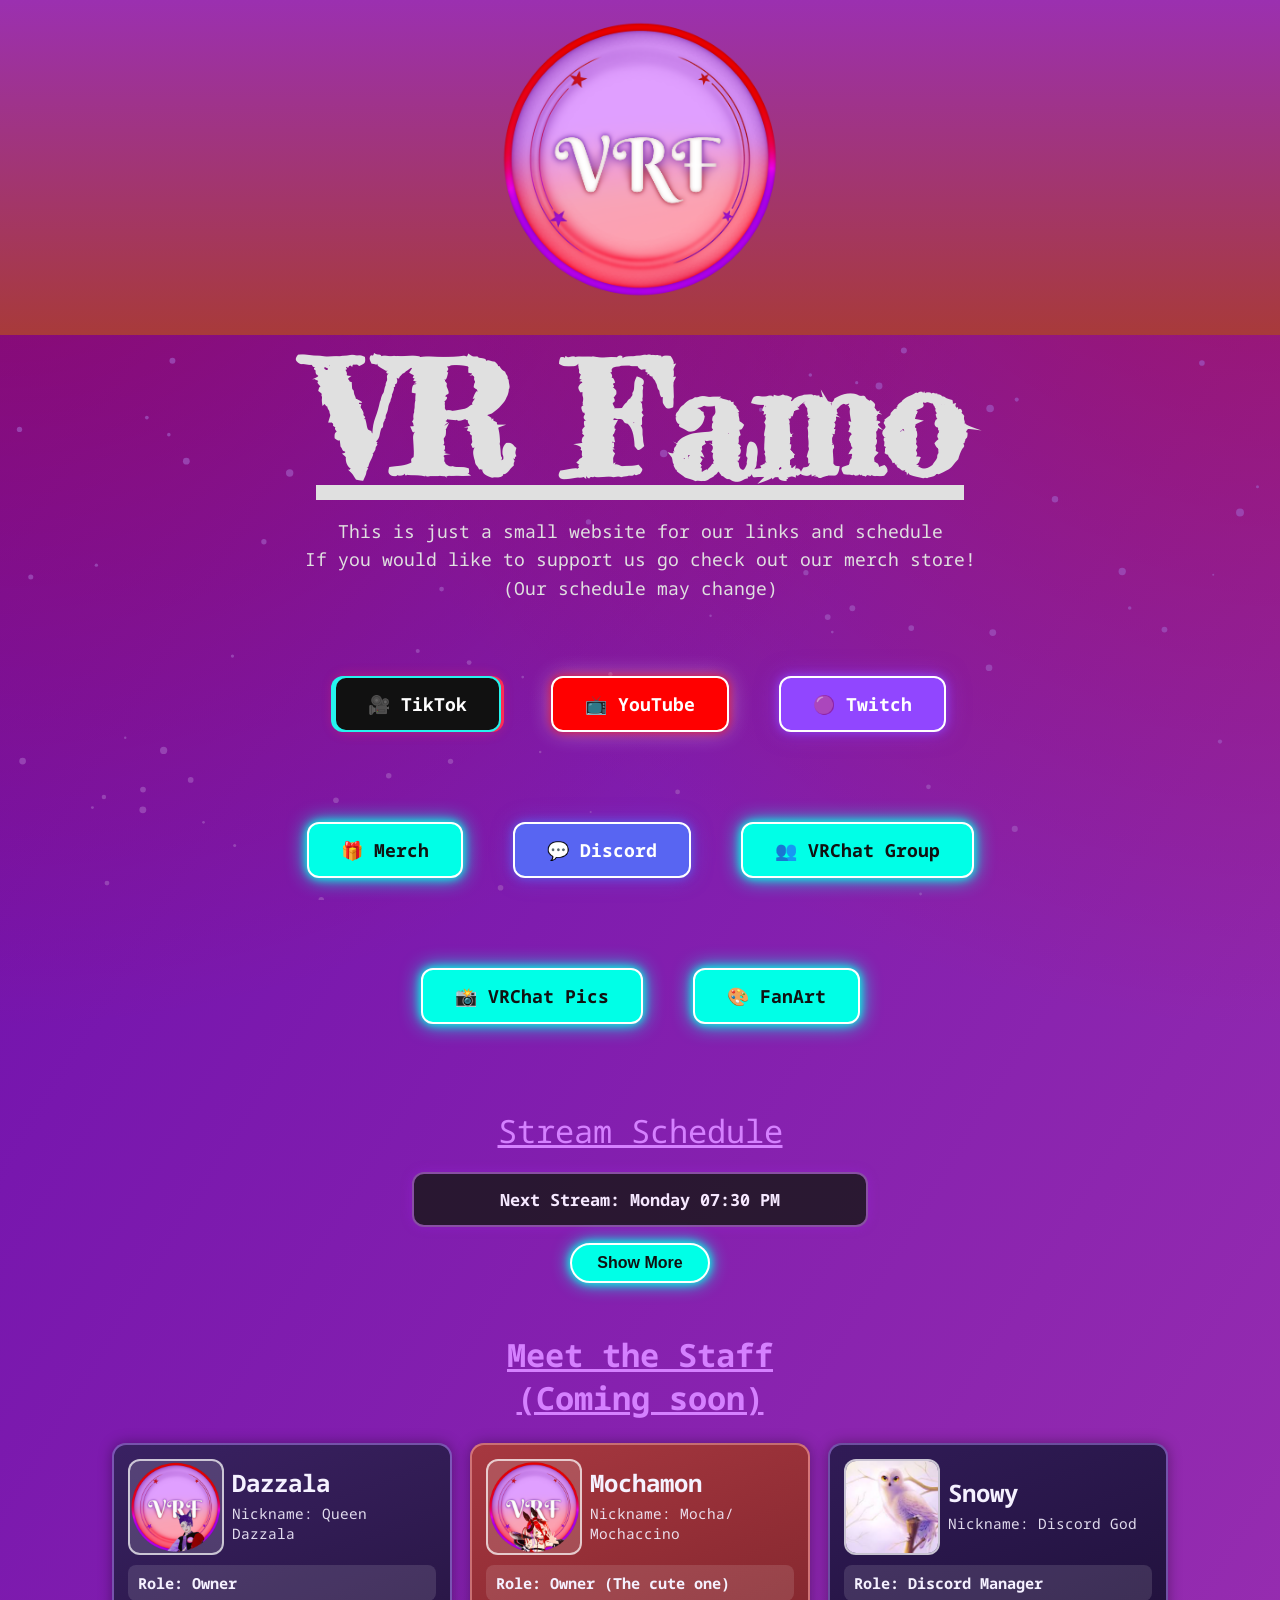
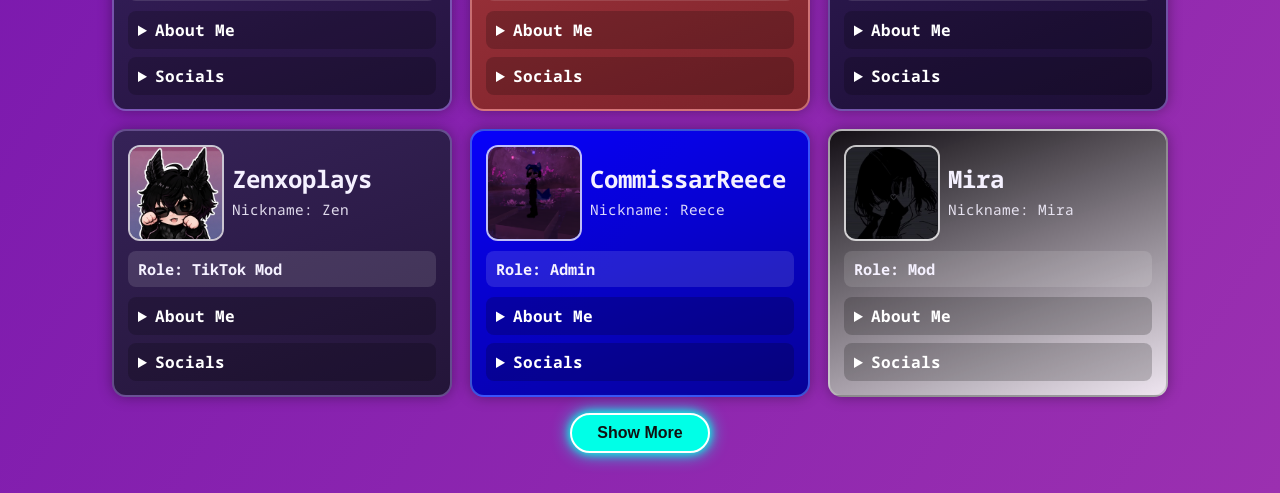
==== commit c5672b61: "more staff cards more staff cards" ====
--- a/index.html
+++ b/index.html
@@ -606,13 +606,13 @@
                     <img class="staff-pic" src="profile%20pics/mochamon.png" alt="Profile picture of Mochamon">
                     <div>
                         <h3 class="staff-name">Mochamon</h3>
-                        <p class="staff-nickname">Nickname: ?</p>
+                        <p class="staff-nickname">Nickname: Mocha/ Mochaccino</p>
                     </div>
                 </div>
-                <div class="staff-role">Role: Owner</div>
+                <div class="staff-role">Role: Owner (The cute one)</div>
                 <details>
                     <summary>About Me</summary>
-                    <p>{about me}</p>
+                    <p>Professional Brain fuzz and gremlin...Oh and i film/edit absolute cinema i guess 😊</p>
                 </details>
                 <details>
                     <summary>Socials</summary>
@@ -707,6 +707,48 @@
                     <summary>Socials</summary>
                     <div class="staff-socials">
                         <a href="https://linktr.ee/Mira_VRC" target="_blank" rel="noopener noreferrer">Linktree</a>
+                    </div>
+                </details>
+            </article>
+
+            <article class="staff-card" style="--staff-bg: linear-gradient(160deg, rgba(255, 20, 147, 0.96), rgba(255, 105, 180, 0.94)); --staff-border: rgba(255, 200, 235, 0.7);">
+                <div class="staff-head">
+                    <img class="staff-pic" src="profile%20pics/pinkytheclown.png" alt="Profile picture of pinkytheclown">
+                    <div>
+                        <h3 class="staff-name">Pinkytheclown</h3>
+                        <p class="staff-nickname">Nickname: Pinky</p>
+                    </div>
+                </div>
+                <div class="staff-role">Role: Mod</div>
+                <details>
+                    <summary>About Me</summary>
+                    <p>your local canadian clown creator</p>
+                </details>
+                <details>
+                    <summary>Socials</summary>
+                    <div class="staff-socials">
+                        <a href="https://www.tiktok.com/@thatvrgirl22?_r=1&_t=ZS-97gAU3hDMPw" target="_blank" rel="noopener noreferrer">TikTok</a>
+                    </div>
+                </details>
+            </article>
+
+            <article class="staff-card" style="--staff-bg: linear-gradient(160deg, rgba(40, 65, 120, 0.95), rgba(18, 30, 58, 0.95)); --staff-border: rgba(170, 205, 255, 0.62);">
+                <div class="staff-head">
+                    <img class="staff-pic" src="profile%20pics/Weezie.png" alt="Profile picture of Weezie">
+                    <div>
+                        <h3 class="staff-name">Weezie</h3>
+                        <p class="staff-nickname">Nickname: Weezie/Weezie</p>
+                    </div>
+                </div>
+                <div class="staff-role">Role: Mod</div>
+                <details>
+                    <summary>About Me</summary>
+                    <p>Hi I'm Weezie I'm Scottish, full of chaos and is always down for good vibes and laughs! (Positive vibes only!) ~ I also do content creation!</p>
+                </details>
+                <details>
+                    <summary>Socials</summary>
+                    <div class="staff-socials">
+                        <a href="https://weezie0217s.carrd.co/" target="_blank" rel="noopener noreferrer">Carrd</a>
                     </div>
                 </details>
             </article>
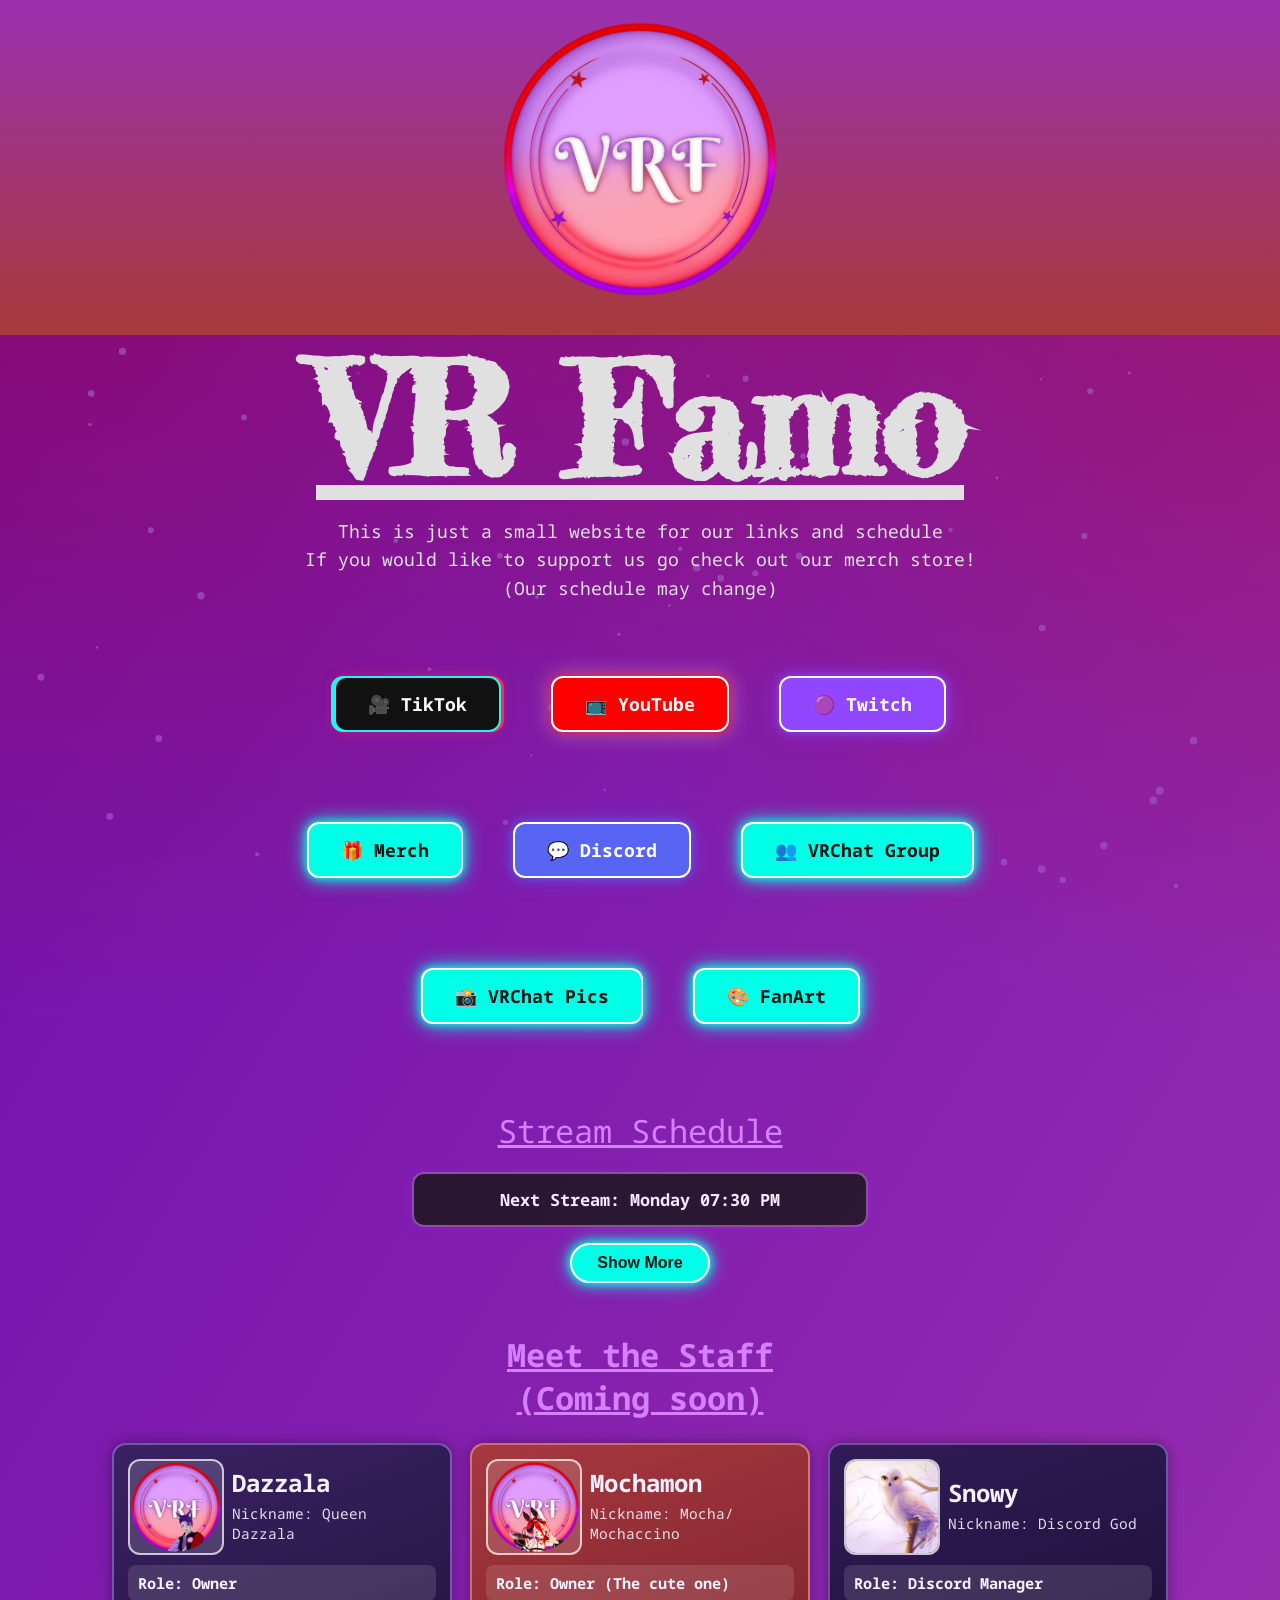
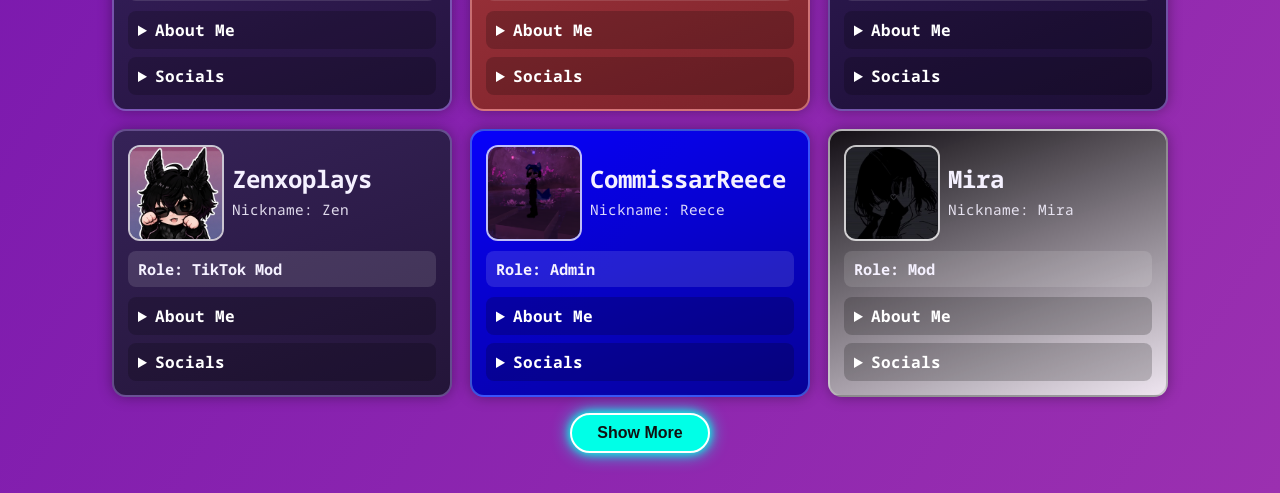
==== commit 05dfbeac: "spelling correction spelling correction" ====
--- a/index.html
+++ b/index.html
@@ -737,7 +737,7 @@
                     <img class="staff-pic" src="profile%20pics/Weezie.png" alt="Profile picture of Weezie">
                     <div>
                         <h3 class="staff-name">Weezie</h3>
-                        <p class="staff-nickname">Nickname: Weezie/Weezie</p>
+                        <p class="staff-nickname">Nickname: Weez</p>
                     </div>
                 </div>
                 <div class="staff-role">Role: Mod</div>
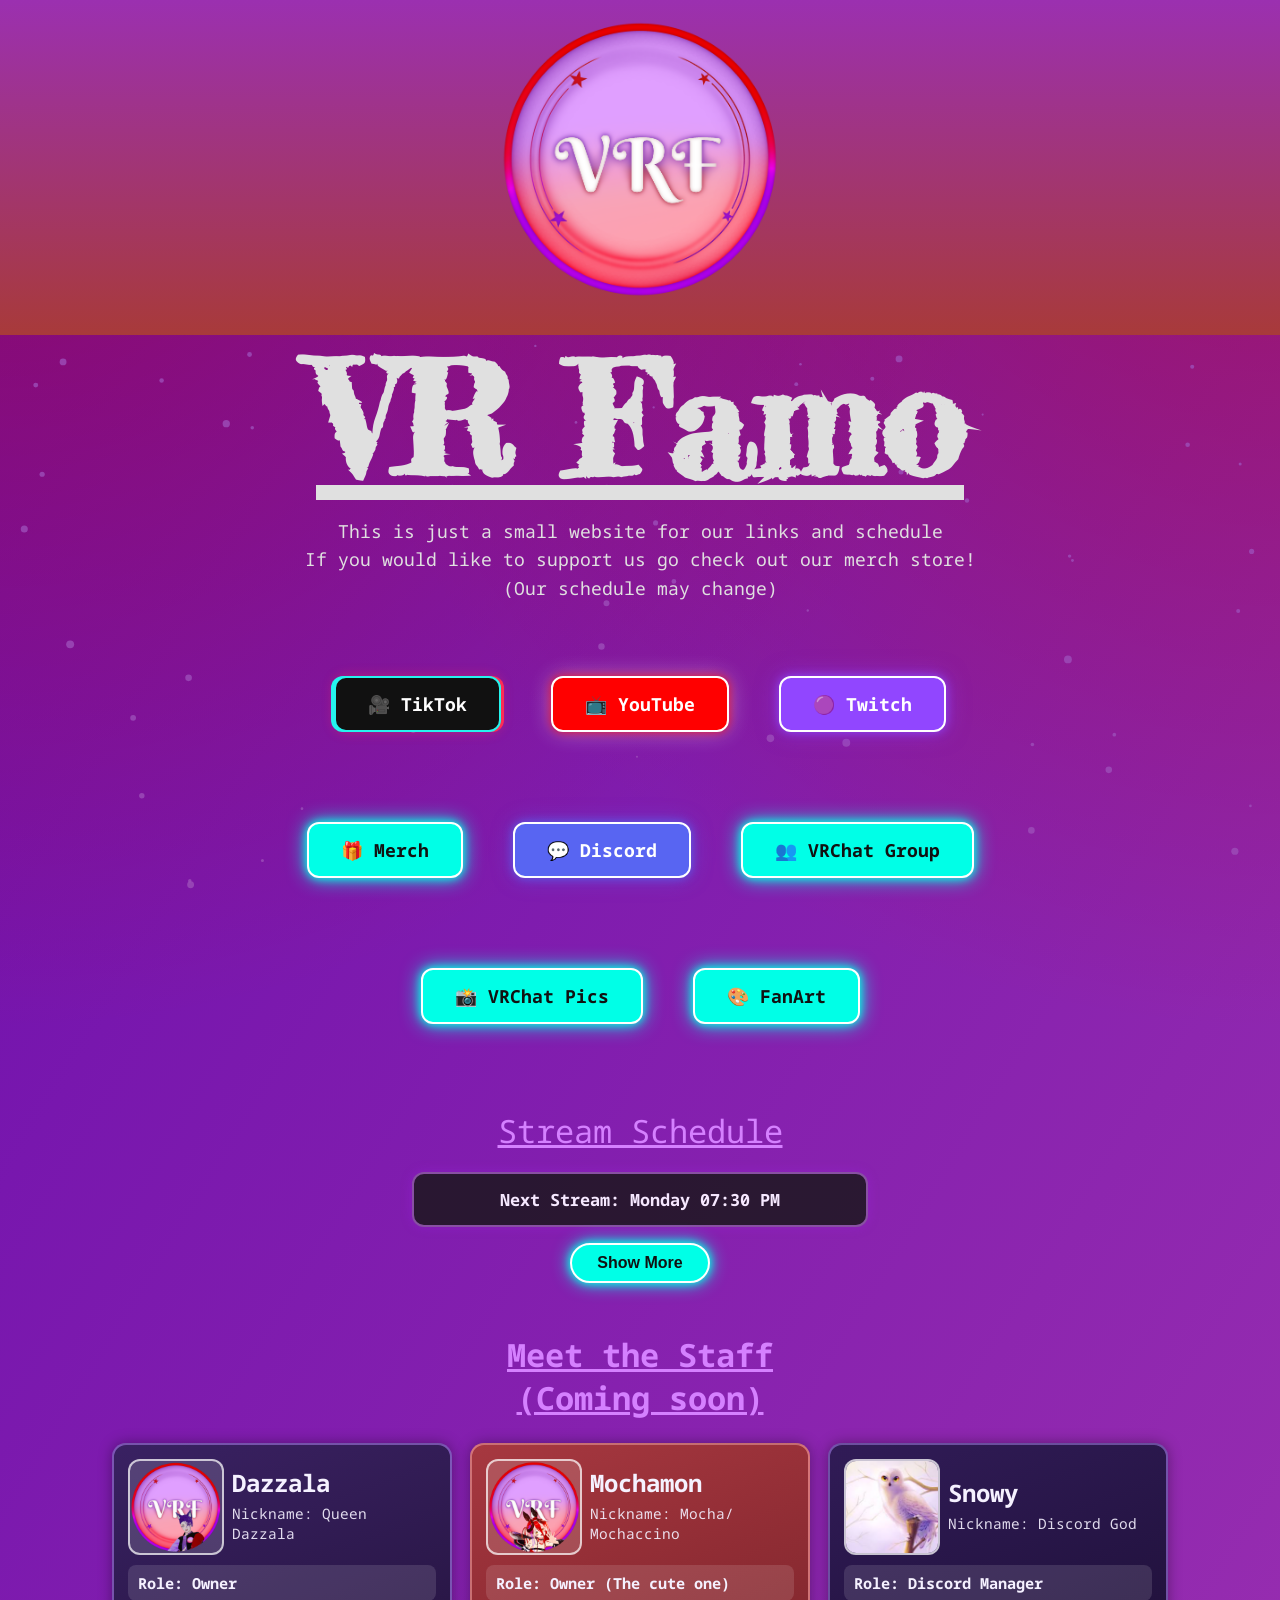
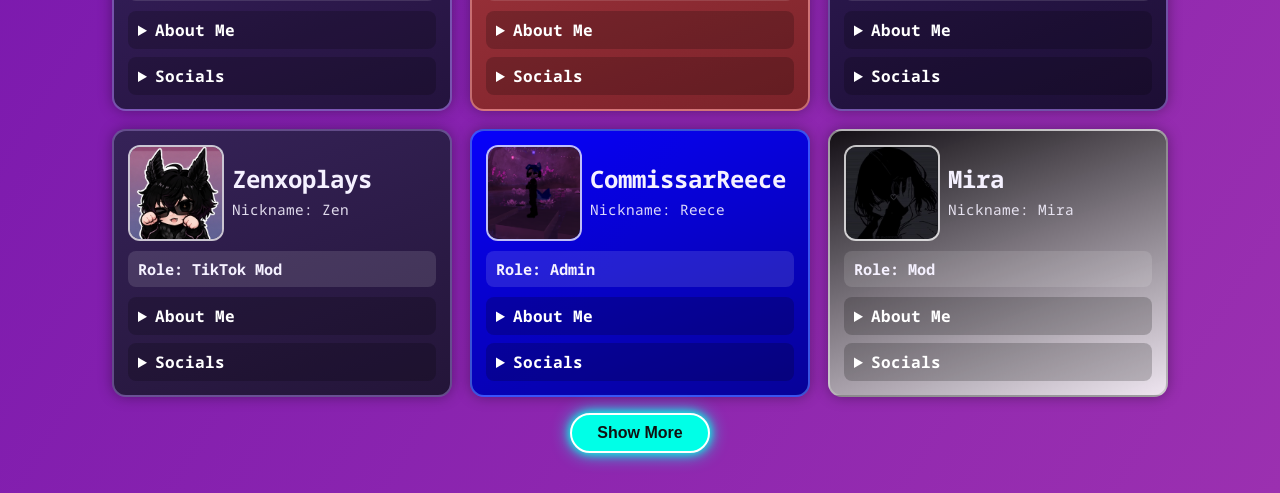
==== commit 255f83a5: "Update index.html" ====
--- a/index.html
+++ b/index.html
@@ -737,7 +737,7 @@
                     <img class="staff-pic" src="profile%20pics/Weezie.png" alt="Profile picture of Weezie">
                     <div>
                         <h3 class="staff-name">Weezie</h3>
-                        <p class="staff-nickname">Nickname: Weez</p>
+                        <p class="staff-nickname">Nickname: Weezie/Weez</p>
                     </div>
                 </div>
                 <div class="staff-role">Role: Mod</div>
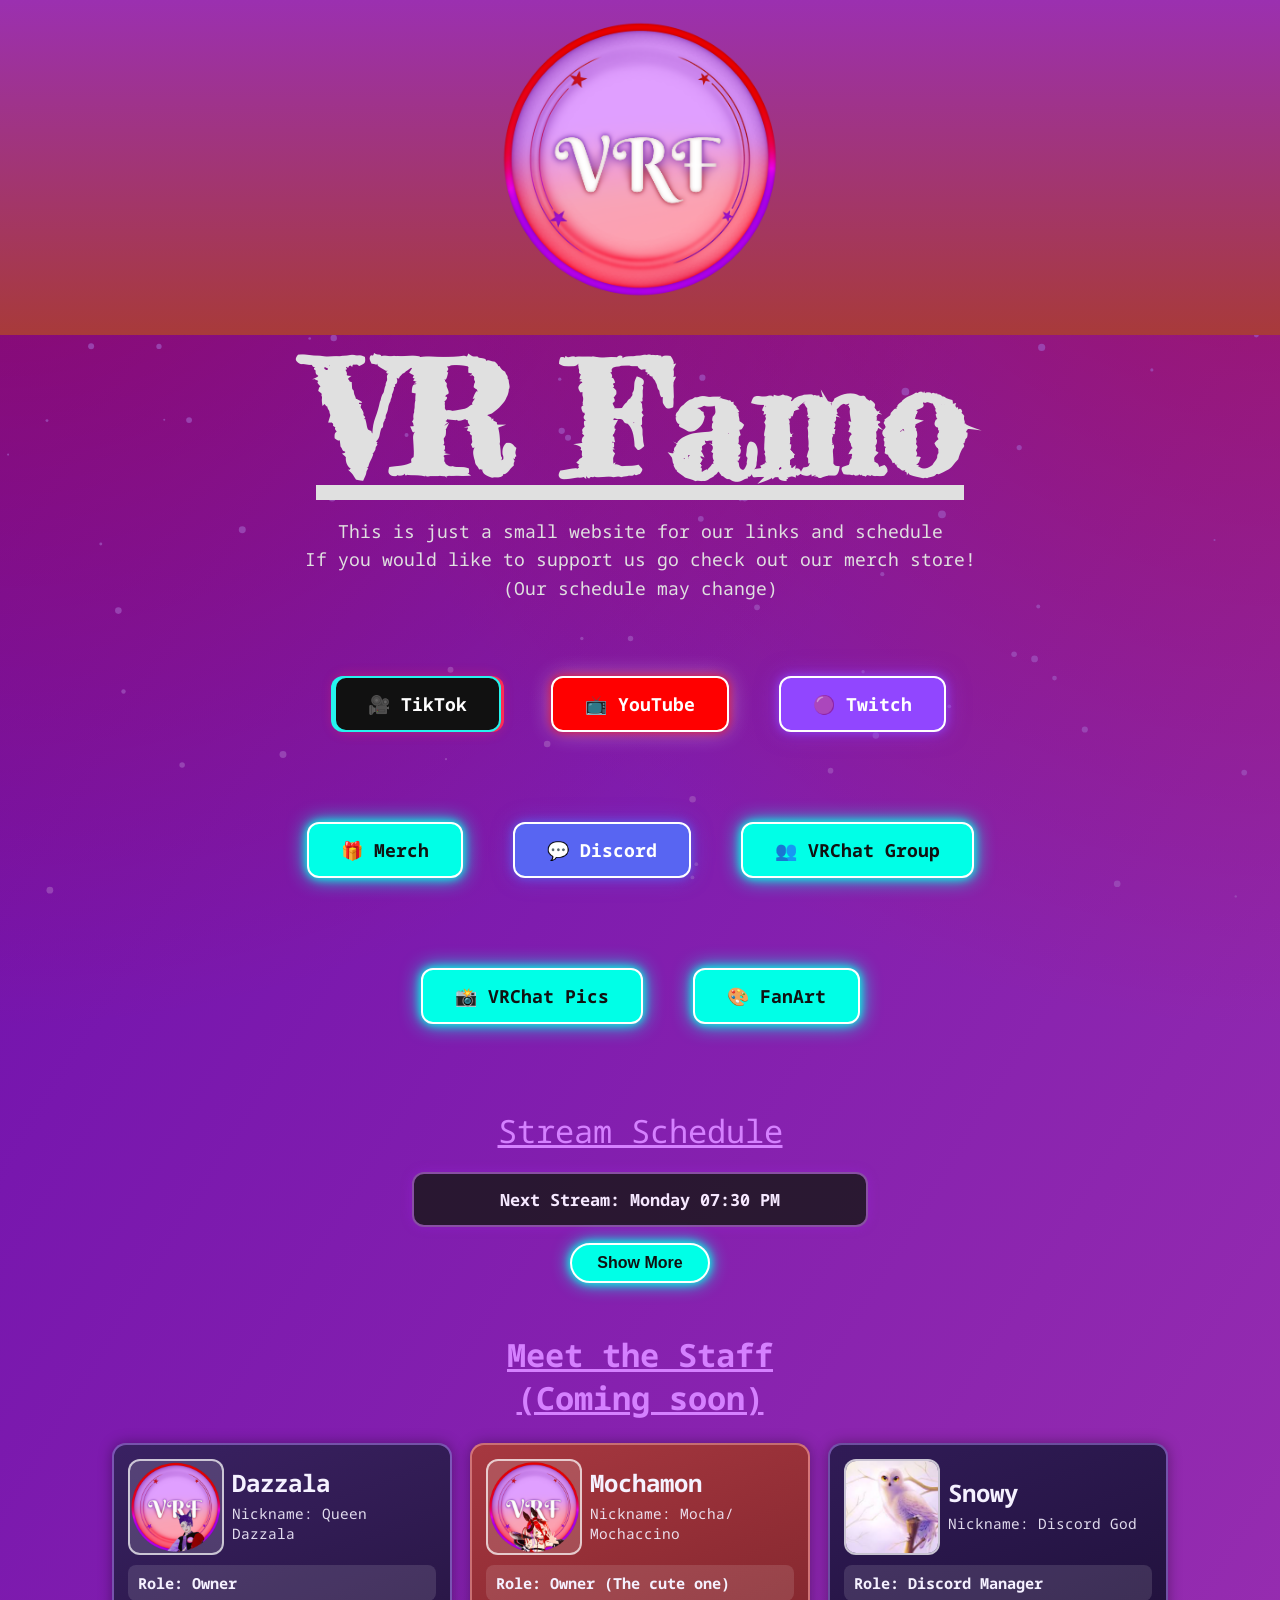
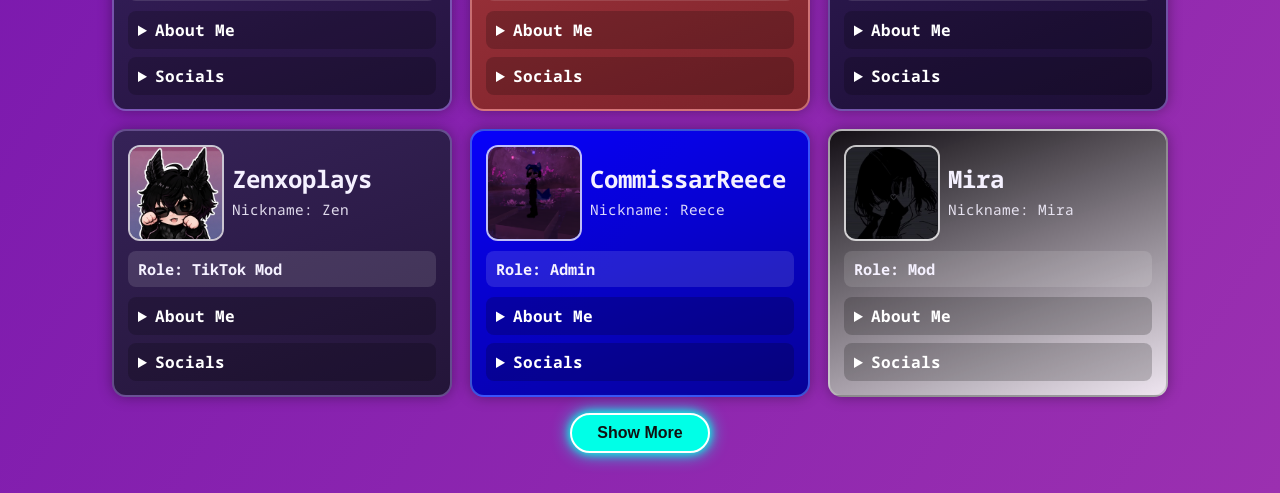
==== commit 829b2b62: "merch shop link change" ====
--- a/index.html
+++ b/index.html
@@ -508,7 +508,7 @@
     </div>
 
     <div class="links2">
-        <a href="https://merch.vrfamo.com/" class="neon-button" target="_blank" rel="noopener noreferrer">🎁 Merch</a>
+        <a href="https://vr-famo-aip-shop.fourthwall.com/en-gbp?utm_source=linktree&utm_medium=referral&utm_campaign=linktree_shop_other_products" class="neon-button" target="_blank" rel="noopener noreferrer">🎁 Merch</a>
         <a href="https://vrfamo.com/discord" class="neon-button platform-discord" target="_blank" rel="noopener noreferrer">💬 Discord</a>
         <a href="https://vrc.group/VRFAMO.0864" class="neon-button" target="_blank" rel="noopener noreferrer">👥 VRChat Group</a>
     </div>
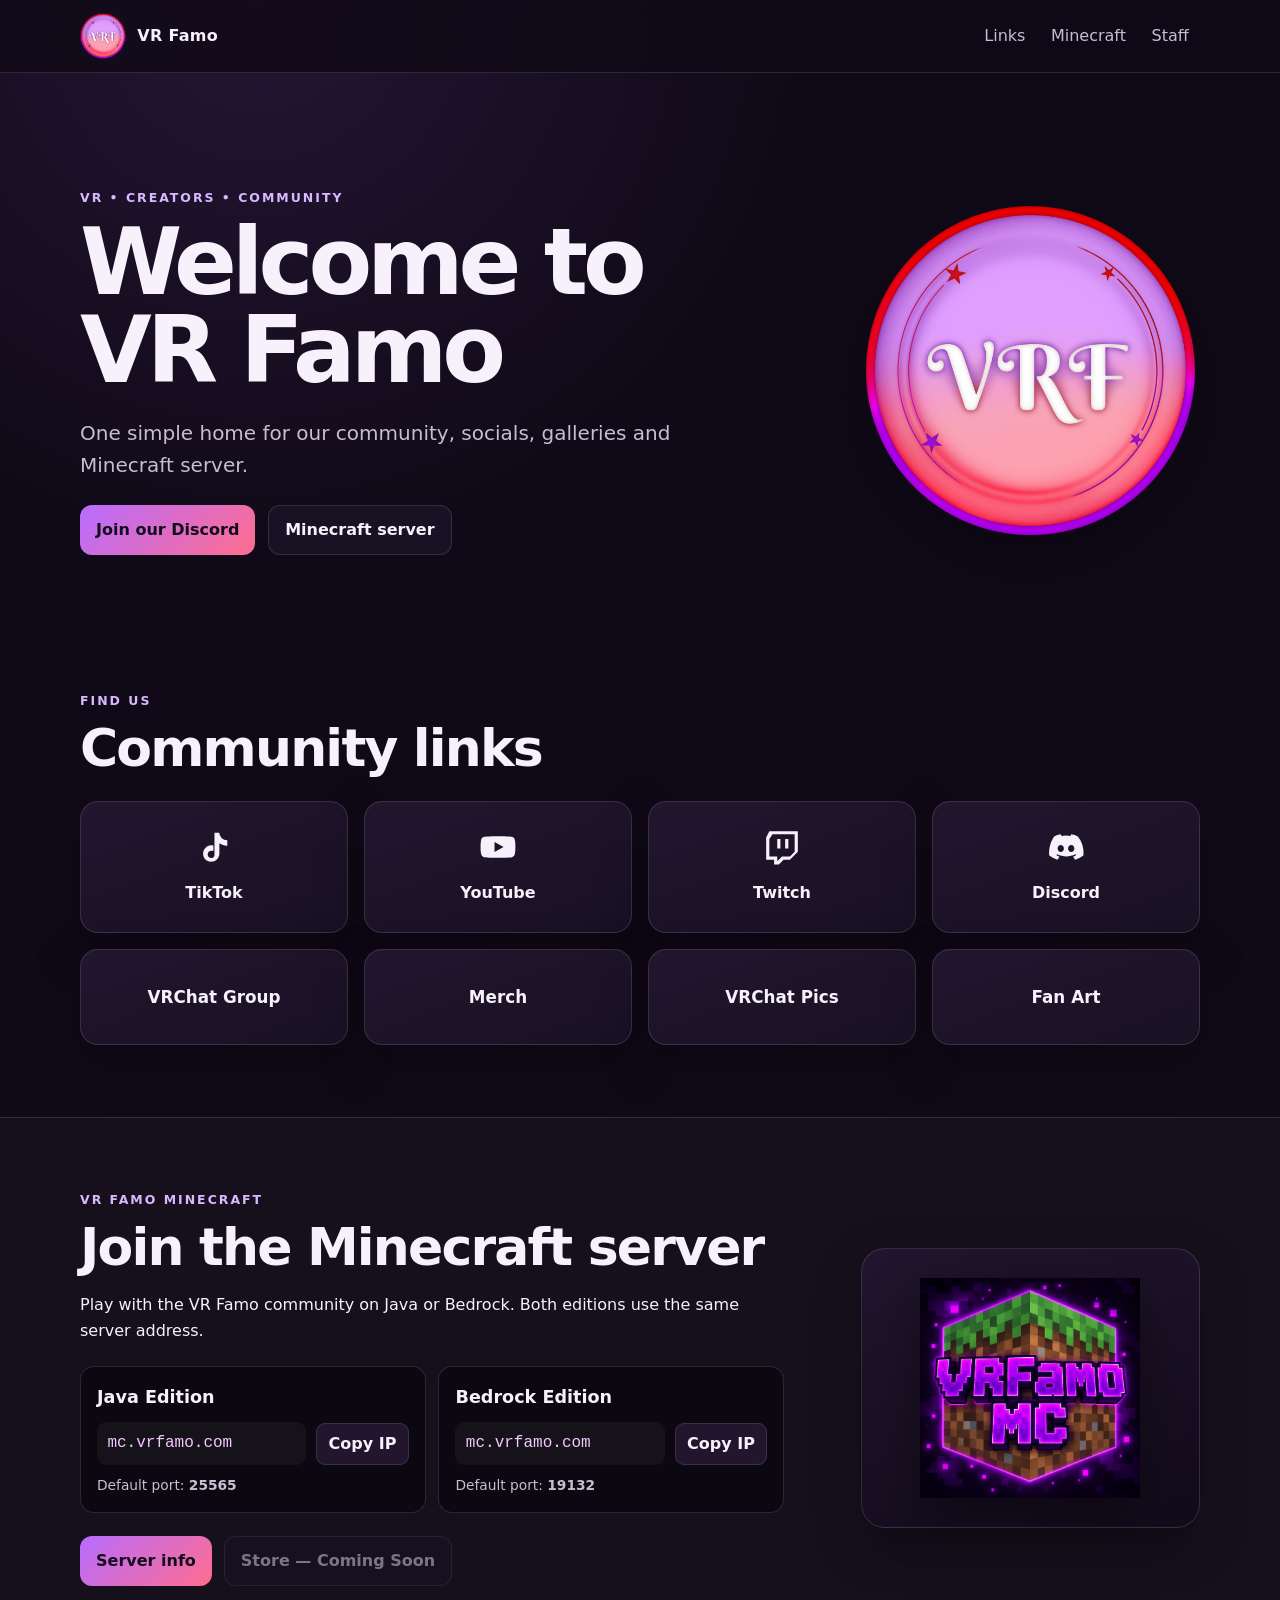
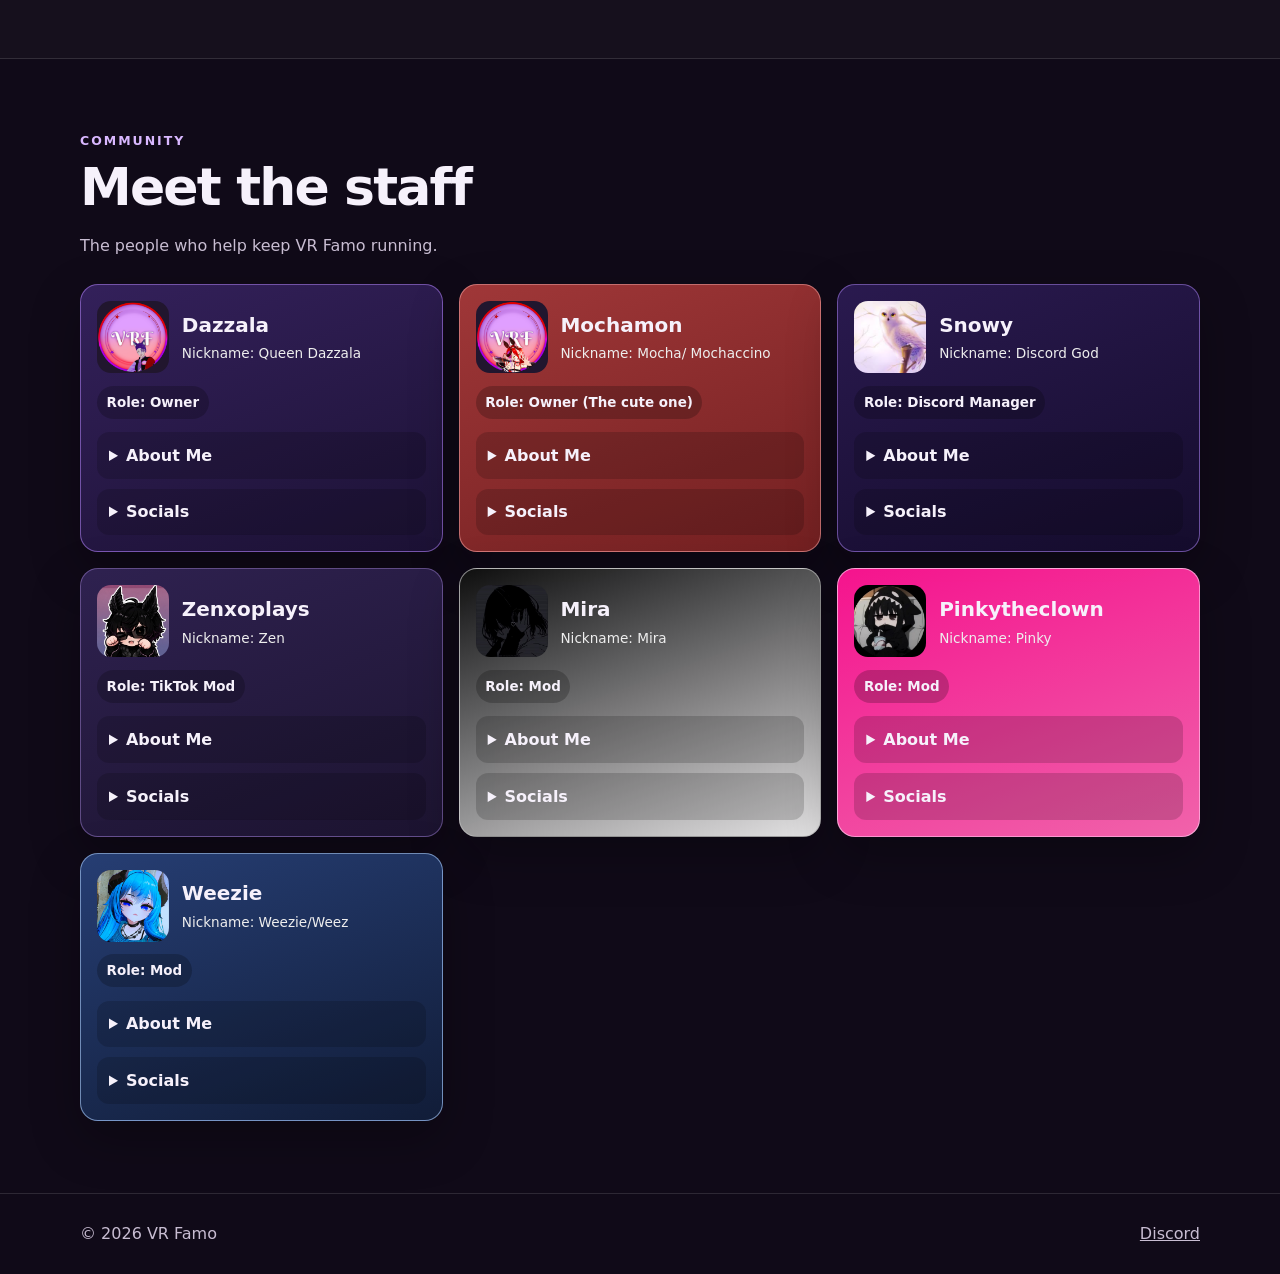
==== commit 170a6a1c: "revamp revamp" ====
--- a/index.html
+++ b/index.html
@@ -1,1004 +1,388 @@
 <!DOCTYPE html>
+
 <html lang="en">
 <head>
-    <meta charset="UTF-8">
-    <title>VR-Famo</title>
-    <link href="https://fonts.googleapis.com/css2?family=Droid+Sans+Mono&family=Fredericka+the+Great&display=swap" rel="stylesheet">
-    <style>
-        body {
-            display: flex;
-            flex-direction: column;
-            min-height: 100vh;
-            margin: 0;
-            font-family: 'Droid Sans Mono', monospace;
-            background:
-                radial-gradient(circle at left top, rgba(192, 0, 0, 0.45) 0%, rgba(192, 0, 0, 0) 42%),
-                radial-gradient(circle at right top, rgba(192, 0, 0, 0.45) 0%, rgba(192, 0, 0, 0) 42%),
-                linear-gradient(to bottom right, #6a0dad, #9b30b0);
-            color: #e0e0e0;
-            animation: fadeIn 1s ease-out;
-            position: relative;
-        }
-
-        @keyframes fadeIn {
-            from { opacity: 0; transform: translateY(10px); }
-            to { opacity: 1; transform: translateY(0); }
-        }
-
-        #nav {
-            text-align: center;
-            padding: 20px 0;
-            background: linear-gradient(to bottom, #9b30b0 0%, #a83a3a 100%);
-            z-index: 10;
-            position: relative;
-        }
-
-        #nav img {
-            height: 280px;
-            width: auto;
-            margin-bottom: 10px;
-            animation: fadeIn 1.5s ease;
-        }
-
-        #nav p {
-            font-size: 120%;
-            color: #aaa;
-            margin: 5px 0;
-        }
-
-        #nav h1 {
-            font-size: 3rem;
-            background: linear-gradient(90deg, #a8c0ff, #6a0dad);
-            -webkit-text-fill-color: transparent;
-            animation: textGlow 3s ease-in-out infinite;
-        }
-
-        @keyframes textGlow {
-            0%, 100% { text-shadow: 0 0 5px #a8c0ff, 0 0 10px #6a0dad; }
-            50% { text-shadow: 0 0 15px #a8c0ff, 0 0 30px #6a0dad; }
-        }
-
-        .main {
-            max-width: 900px;
-            margin: 10px auto 40px;
-            padding: 0 20px;
-            animation: fadeIn 1.3s ease-out;
-            z-index: 10;
-            text-align: center
-        }
-
-        .main h1 {
-            font-family: 'Fredericka the Great', cursive;
-            font-size: clamp(3.5rem, 12vw, 10rem);
-            text-decoration: underline;
-            margin-top: 0;
-            margin-bottom: 15px;
-            z-index: 10;
-            line-height: 1;
-        }
-
-        .main p {
-            font-size: 18px;
-            line-height: 1.6;
-            z-index: 10;
-        }
-
-        .schedule-container {
-            flex-grow: 1;
-            display: flex;
-            flex-direction: column;
-            align-items: center;
-            width: 100%;
-            padding: 0 20px 40px;
-        }
-
-        .schedule-title {
-            font-size: 2rem;
-            color: #d580ff;
-            margin-bottom: 20px;
-            text-decoration: underline;
-            z-index: 10;
-            text-align: center;
-        }
-
-        .schedule {
-            display: flex;
-            justify-content: space-between;
-            width: 100%;
-            max-width: 1200px;
-            gap: 15px;
-            animation: fadeIn 1.7s ease-out;
-            z-index: 10;
-        }
-
-        .day {
-            flex: 1 1 0;
-            background: #222;
-            border-radius: 10px;
-            padding: 15px;
-            box-sizing: border-box;
-            min-width: 0;
-            display: flex;
-            flex-direction: column;
-            z-index: 10;
-            text-align: center;
-        }
-
-        .day h2 {
-            margin-top: 0;
-            margin-bottom: 10px;
-            font-size: 1.4rem;
-            border-bottom: 1px solid #444;
-            padding-bottom: 5px;
-            color: #d580ff;
-            text-align: center;
-            z-index: 10;
-        }
-        .events {
-            flex-grow: 1;
-            overflow-y: auto;
-            text-align: center;
-        }
-
-        .event {
-            background: #3a1a73;
-            margin-bottom: 10px;
-            padding: 8px 10px;
-            border-radius: 8px;
-            font-size: 14px;
-            box-shadow: 0 0 6px #a020f0;
-            color: #e0d6ff;
-        }
-        .links {
-            text-align: center;
-            position: relative;
-            z-index: 5;
-            margin-top: -40px;
-            margin-bottom: 60px;
-        }
-
-        .links h1 {
-            margin-bottom: 20px;
-            text-decoration: underline;
-        }
-
-        .links a {
-            display: inline-block;
-            margin: 10px 15px;
-            padding: 12px 25px;
-            font-size: 16px;
-            font-weight: bold;
-            color: #0ff;
-            border: 2px solid #0ff;
-            border-radius: 10px;
-            text-decoration: none;
-            transition: 0.3s ease;
-        }
-
-        .links a:hover {
-            background: #0ff;
-            color: #1a1a1a;
-            transform: scale(1.05);
-        }
-
-        #particlesCanvas {
-            pointer-events: none;
-            position: absolute;
-            top: 0;
-            left: 0;
-            z-index: 0;
-        }
-
-        .links2 {
-            text-align: center;
-            margin-bottom: 60px;
-            z-index: 5;
-        }
-        .gallery-title {
-            font-size: 1.8rem;
-            color: #fff;
-            margin-bottom: 10px;
-            text-shadow: 0 0 10px #ff00f7;
-            z-index: 5;
-            text-align: center;
-            text-decoration: underline;
-        }
-
-        @keyframes pulseGlow {
-            0%, 100% {
-                box-shadow: 0 0 12px rgba(255, 0, 204, 0.6), 0 0 20px rgba(51, 51, 255, 0.5);
-            }
-            50% {
-                box-shadow: 0 0 20px rgba(255, 0, 204, 1), 0 0 35px rgba(51, 51, 255, 0.9);
-            }
-        }
-
-        .neon-button {
-            display: inline-block;
-            margin: 15px 20px;
-            padding: 14px 32px;
-            font-size: 18px;
-            font-weight: bold;
-            color: #111;
-            background: #00ffe7;
-            border: 2px solid #fff;
-            border-radius: 12px;
-            text-decoration: none;
-            box-shadow: 0 0 8px #00ffe7, 0 0 20px #00ffe7;
-            transition: all 0.3s ease;
-            z-index: 5;
-        }
-
-        .neon-button:hover {
-            background: #ffcc00;
-            color: #000;
-            border-color: #fff;
-            box-shadow: 0 0 10px #ffcc00, 0 0 25px #ffcc00;
-            transform: scale(1.05);
-            z-index: 5;
-        }
-
-        .platform-tiktok {
-            color: #ffffff;
-            background: #111111;
-            border-color: #25F4EE;
-            box-shadow: -3px 0 0 #25F4EE, 3px 0 0 #FE2C55, 0 0 12px rgba(254, 44, 85, 0.45);
-        }
-
-        .platform-tiktok:hover {
-            background: #1a1a1a;
-            color: #ffffff;
-            border-color: #FE2C55;
-            box-shadow: -3px 0 0 #25F4EE, 3px 0 0 #FE2C55, 0 0 16px rgba(37, 244, 238, 0.5);
-        }
-
-        .platform-youtube {
-            color: #ffffff;
-            background: #ff0000;
-            border-color: #ffffff;
-            box-shadow: 0 0 10px rgba(255, 0, 0, 0.8), 0 0 22px rgba(255, 255, 255, 0.4);
-        }
-
-        .platform-youtube:hover {
-            background: #cc0000;
-            color: #ffffff;
-            border-color: #ffffff;
-            box-shadow: 0 0 12px rgba(255, 0, 0, 0.95), 0 0 24px rgba(255, 255, 255, 0.5);
-        }
-
-        .platform-twitch {
-            color: #ffffff;
-            background: #9146FF;
-            border-color: #ffffff;
-            box-shadow: 0 0 10px rgba(145, 70, 255, 0.85), 0 0 22px rgba(145, 70, 255, 0.5);
-        }
-
-        .platform-twitch:hover {
-            background: #772ce8;
-            color: #ffffff;
-            border-color: #ffffff;
-            box-shadow: 0 0 12px rgba(145, 70, 255, 1), 0 0 25px rgba(145, 70, 255, 0.6);
-        }
-
-        .platform-discord {
-            color: #ffffff;
-            background: #5865F2;
-            border-color: #ffffff;
-            box-shadow: 0 0 10px rgba(88, 101, 242, 0.85), 0 0 22px rgba(88, 101, 242, 0.45);
-        }
-
-        .platform-discord:hover {
-            background: #4752c4;
-            color: #ffffff;
-            border-color: #ffffff;
-            box-shadow: 0 0 12px rgba(88, 101, 242, 1), 0 0 25px rgba(88, 101, 242, 0.6);
-        }
-
-        .schedule-section {
-            width: 100%;
-            max-width: 1200px;
-            margin: 10px auto 40px;
-            padding: 0 20px;
-            box-sizing: border-box;
-            z-index: 10;
-        }
-
-        .next-stream-preview {
-            max-width: 420px;
-            margin: 0 auto 14px;
-            padding: 14px 16px;
-            border-radius: 12px;
-            background: rgba(22, 22, 22, 0.82);
-            border: 2px solid rgba(213, 128, 255, 0.55);
-            color: #f6e8ff;
-            text-align: center;
-            font-size: 1.05rem;
-            box-shadow: 0 0 12px rgba(160, 32, 240, 0.3);
-        }
-
-        .schedule-full {
-            display: none;
-            margin-top: 10px;
-        }
-
-        .schedule-full.is-visible {
-            display: block;
-        }
-
-        .staff-section {
-            width: 100%;
-            max-width: 1200px;
-            margin: 10px auto 40px;
-            padding: 0 20px;
-            box-sizing: border-box;
-            z-index: 10;
-        }
-
-        .staff-title {
-            font-size: 2rem;
-            color: #d580ff;
-            text-decoration: underline;
-            text-align: center;
-            margin: 0 0 24px;
-        }
-
-        .staff-grid {
-            display: flex;
-            flex-wrap: wrap;
-            justify-content: center;
-            gap: 18px;
-        }
-
-        .staff-card {
-            flex: 0 1 340px;
-            width: 100%;
-            max-width: 340px;
-            box-sizing: border-box;
-            background: var(--staff-bg, linear-gradient(180deg, rgba(34, 34, 34, 0.95), rgba(20, 20, 20, 0.95)));
-            border: 2px solid var(--staff-border, rgba(255, 255, 255, 0.25));
-            border-radius: 14px;
-            padding: 14px;
-            box-shadow: 0 0 14px rgba(0, 0, 0, 0.35);
-            color: #f5f1ff;
-        }
-
-        .staff-head {
-            display: grid;
-            grid-template-columns: 92px 1fr;
-            gap: 12px;
-            align-items: center;
-            margin-bottom: 10px;
-        }
-
-        .staff-pic {
-            width: 92px;
-            height: 92px;
-            object-fit: cover;
-            border-radius: 12px;
-            border: 2px solid rgba(255, 255, 255, 0.7);
-            background: rgba(255, 255, 255, 0.15);
-        }
-
-        .staff-name {
-            margin: 0;
-            font-size: 1.5rem;
-            line-height: 1.1;
-        }
-
-        .staff-nickname {
-            margin: 5px 0 0;
-            font-size: 0.9rem;
-            opacity: 0.9;
-        }
-
-        .staff-role {
-            margin: 8px 0 10px;
-            padding: 8px 10px;
-            border-radius: 8px;
-            background: rgba(255, 255, 255, 0.12);
-            font-size: 0.95rem;
-            font-weight: bold;
-        }
-
-        .staff-card details {
-            margin-top: 8px;
-            border-radius: 8px;
-            background: rgba(0, 0, 0, 0.2);
-            padding: 8px 10px;
-        }
-
-        .staff-card summary {
-            cursor: pointer;
-            font-weight: bold;
-            color: #ffffff;
-        }
-
-        .staff-card p {
-            margin: 8px 0 0;
-            font-size: 0.9rem;
-            line-height: 1.4;
-        }
-
-        .staff-socials {
-            display: flex;
-            flex-wrap: wrap;
-            gap: 8px;
-            margin-top: 8px;
-        }
-
-        .staff-socials a {
-            text-decoration: none;
-            font-size: 0.85rem;
-            color: #ffffff;
-            padding: 6px 10px;
-            border: 1px solid rgba(255, 255, 255, 0.45);
-            border-radius: 999px;
-            background: rgba(255, 255, 255, 0.14);
-        }
-
-        .staff-socials a:hover {
-            background: rgba(255, 255, 255, 0.24);
-        }
-
-        .extra-staff {
-            display: none;
-        }
-
-        .extra-staff.is-visible {
-            display: block;
-        }
-
-        .staff-template {
-            display: none !important;
-        }
-
-        .staff-toggle-wrap {
-            width: 100%;
-            display: flex;
-            justify-content: center;
-            align-items: center;
-            margin-top: 16px;
-        }
-
-        .staff-toggle {
-            display: inline-flex;
-            align-items: center;
-            justify-content: center;
-            width: fit-content;
-            min-width: 140px;
-            padding: 10px 20px;
-            font-size: 1rem;
-            line-height: 1;
-            font-weight: bold;
-            color: #111;
-            background: #00ffe7;
-            border: 2px solid #ffffff;
-            border-radius: 999px;
-            cursor: pointer;
-            box-shadow: 0 0 8px #00ffe7, 0 0 18px #00ffe7;
-            transition: all 0.25s ease;
-        }
-
-        .staff-toggle:hover {
-            background: #ffcc00;
-            box-shadow: 0 0 10px #ffcc00, 0 0 22px #ffcc00;
-            transform: scale(1.03);
-        }
-
-    </style>
+<meta charset="utf-8"/>
+<meta content="width=device-width, initial-scale=1" name="viewport"/>
+<meta content="VR Famo community links, Minecraft server, galleries and staff." name="description"/>
+<meta content="#160d24" name="theme-color"/>
+<title>VR Famo</title>
+<style>
+
+:root {
+  color-scheme: dark;
+  --bg: #100a18;
+  --surface: #191124;
+  --surface-2: #21162e;
+  --text: #f6f1fb;
+  --muted: #c8bdd2;
+  --accent: #b86cff;
+  --accent-2: #ff6d8f;
+  --border: rgba(255,255,255,.12);
+  --shadow: 0 18px 50px rgba(0,0,0,.28);
+  --radius: 18px;
+  --wrap: 1120px;
+}
+* { box-sizing: border-box; }
+html { scroll-behavior: smooth; }
+body { margin:0; font-family: Inter, ui-sans-serif, system-ui, -apple-system, BlinkMacSystemFont, "Segoe UI", sans-serif; background: radial-gradient(circle at 20% 0%, rgba(184,108,255,.12), transparent 34rem), var(--bg); color:var(--text); line-height:1.6; }
+a { color:inherit; }
+img { max-width:100%; height:auto; }
+.wrap { width:min(calc(100% - 2rem), var(--wrap)); margin-inline:auto; }
+.skip-link { position:absolute; left:-9999px; top:1rem; background:#fff; color:#000; padding:.7rem 1rem; z-index:100; border-radius:.5rem; }
+.skip-link:focus { left:1rem; }
+.site-header { position:sticky; top:0; z-index:20; backdrop-filter: blur(16px); background:rgba(16,10,24,.82); border-bottom:1px solid var(--border); }
+.header-inner { min-height:72px; display:flex; align-items:center; justify-content:space-between; gap:1rem; }
+.brand { display:flex; align-items:center; gap:.7rem; text-decoration:none; font-weight:800; letter-spacing:.02em; }
+.brand img { width:46px; height:46px; object-fit:contain; border-radius:12px; }
+nav { display:flex; flex-wrap:wrap; justify-content:flex-end; gap:.2rem; }
+nav a { text-decoration:none; color:var(--muted); padding:.55rem .7rem; border-radius:.65rem; }
+nav a:hover, nav a:focus-visible { background:var(--surface-2); color:var(--text); }
+.hero { padding:clamp(4rem, 9vw, 8rem) 0 4rem; }
+.hero-grid, .minecraft-grid { display:grid; grid-template-columns:minmax(0,1.35fr) minmax(260px,.65fr); gap:clamp(2rem,6vw,5rem); align-items:center; }
+.eyebrow { text-transform:uppercase; letter-spacing:.16em; color:#d9b8ff; font-size:.78rem; font-weight:800; margin:0 0 .6rem; }
+h1,h2,h3,p { overflow-wrap:anywhere; }
+h1 { font-size:clamp(2.6rem,8vw,5.8rem); line-height:.95; letter-spacing:-.055em; margin:.1em 0 .25em; }
+h2 { font-size:clamp(2rem,5vw,3.25rem); line-height:1.05; letter-spacing:-.035em; margin:.15em 0 .35em; }
+.hero-copy { max-width:52ch; color:var(--muted); font-size:clamp(1.05rem,2.2vw,1.25rem); }
+.hero-actions { display:flex; flex-wrap:wrap; gap:.8rem; margin-top:1.5rem; }
+.button { display:inline-flex; align-items:center; justify-content:center; min-height:48px; padding:.7rem 1rem; border-radius:12px; text-decoration:none; font-weight:800; border:1px solid var(--border); }
+.button.primary { background:linear-gradient(135deg,var(--accent),var(--accent-2)); color:#140b1d; border:0; }
+.button.secondary { background:var(--surface); }
+.button:hover { transform:translateY(-1px); }
+.hero-logo { justify-self:center; width:min(100%,340px); aspect-ratio:1; object-fit:contain; filter:drop-shadow(0 25px 45px rgba(0,0,0,.35)); }
+.section { padding:4.5rem 0; }
+.alt-section { background:rgba(255,255,255,.025); border-block:1px solid var(--border); }
+.section-heading { max-width:680px; margin-bottom:1.6rem; }
+.section-heading p:last-child { color:var(--muted); }
+.link-grid { display:grid; grid-template-columns:repeat(4,minmax(0,1fr)); gap:1rem; }
+.link-card { min-height:138px; display:flex; flex-direction:column; justify-content:flex-end; gap:.35rem; background:linear-gradient(160deg,var(--surface-2),var(--surface)); border:1px solid var(--border); border-radius:var(--radius); padding:1.15rem; text-decoration:none; box-shadow:var(--shadow); }
+.link-card strong { font-size:1.15rem; }
+.link-card span { color:var(--muted); font-size:.92rem; }
+.link-card:hover, .link-card:focus-visible { border-color:rgba(184,108,255,.65); transform:translateY(-2px); }
+.server-box { margin:1.4rem 0 .6rem; padding:1rem; background:#0c0811; border:1px solid var(--border); border-radius:14px; }
+.server-label { display:block; color:var(--muted); font-size:.8rem; margin-bottom:.2rem; }
+.server-box strong { font-family:ui-monospace,SFMono-Regular,Menlo,monospace; }
+.edit-note { color:var(--muted); font-size:.88rem; max-width:60ch; }
+code { color:#f3c9ff; }
+.minecraft-card { min-height:300px; border:1px solid var(--border); border-radius:24px; background:linear-gradient(#456fba 0 48%,#6fa84c 48% 62%,#704927 62%); box-shadow:var(--shadow); display:grid; place-items:center; position:relative; overflow:hidden; }
+.minecraft-card p { font-size:2rem; font-weight:900; text-shadow:0 3px 0 rgba(0,0,0,.35); }
+.block { position:absolute; width:54px; height:54px; image-rendering:pixelated; border:4px solid rgba(0,0,0,.12); }
+.grass { left:10%; bottom:22%; background:#60963d; }
+.dirt { left:28%; bottom:12%; background:#805430; }
+.stone { right:13%; bottom:25%; background:#7a7a7a; }
+.staff-section { width:100%; }
+.staff-grid { display:grid; grid-template-columns:repeat(3,minmax(0,1fr)); gap:1rem; }
+.staff-card { min-width:0; background:var(--staff-bg, var(--surface)); border:1px solid var(--staff-border,var(--border)); border-radius:var(--radius); padding:1rem; box-shadow:var(--shadow); }
+.staff-head { display:grid; grid-template-columns:72px minmax(0,1fr); gap:.8rem; align-items:center; }
+.staff-pic { width:72px; height:72px; object-fit:cover; border-radius:14px; background:var(--surface-2); }
+.staff-name { margin:0; font-size:1.25rem; }
+.staff-nickname { margin:.15rem 0 0; color:#eee; font-size:.85rem; }
+.staff-role { display:inline-block; margin:.8rem 0 .2rem; padding:.35rem .6rem; border-radius:999px; background:rgba(0,0,0,.22); font-size:.84rem; font-weight:800; }
+details { margin-top:.65rem; background:rgba(0,0,0,.17); border-radius:12px; padding:.65rem .75rem; }
+summary { cursor:pointer; font-weight:800; }
+.staff-socials { display:flex; flex-wrap:wrap; gap:.45rem; margin-top:.55rem; }
+.staff-socials a { text-decoration:none; padding:.35rem .55rem; border:1px solid rgba(255,255,255,.22); border-radius:999px; font-size:.82rem; }
+.site-footer { border-top:1px solid var(--border); color:var(--muted); }
+.footer-inner { min-height:80px; display:flex; justify-content:space-between; align-items:center; gap:1rem; }
+:focus-visible { outline:3px solid #f2b8ff; outline-offset:3px; }
+@media (max-width: 900px) { .link-grid { grid-template-columns:repeat(2,minmax(0,1fr)); } .staff-grid { grid-template-columns:repeat(2,minmax(0,1fr)); } }
+@media (max-width: 720px) { .header-inner { align-items:flex-start; padding:.7rem 0; flex-direction:column; } nav { width:100%; justify-content:flex-start; overflow-x:auto; padding-bottom:.15rem; } .hero { padding-top:3rem; } .hero-grid,.minecraft-grid { grid-template-columns:1fr; } .hero-logo { width:min(60vw,260px); grid-row:1; } .minecraft-card { min-height:220px; } }
+@media (max-width: 560px) { .wrap { width:min(calc(100% - 1.2rem), var(--wrap)); } .section { padding:3.5rem 0; } .link-grid,.staff-grid { grid-template-columns:1fr; } .link-card { min-height:110px; } .hero-actions .button { width:100%; } .staff-head { grid-template-columns:64px minmax(0,1fr); } .staff-pic { width:64px; height:64px; } }
+@media (prefers-reduced-motion: reduce) { *,*::before,*::after { scroll-behavior:auto !important; transition:none !important; animation:none !important; } }
+
+
+/* Review additions: integrated link icons + Minecraft edition cards */
+.link-card { justify-content:center; align-items:center; text-align:center; min-height:132px; }
+.link-card .brand-icon { width:38px; height:38px; display:block; margin-bottom:.5rem; }
+.link-card.logo-card strong { font-size:1rem; }
+.link-card.simple-card { min-height:96px; }
+.link-card.simple-card strong { font-size:1.05rem; }
+.minecraft-logo-wrap { display:grid; place-items:center; min-height:280px; border:1px solid var(--border); border-radius:24px; background:linear-gradient(160deg,var(--surface-2),#120b1b); box-shadow:var(--shadow); padding:1.4rem; }
+.minecraft-logo { width:min(100%,420px); max-height:220px; object-fit:contain; filter:drop-shadow(0 16px 28px rgba(0,0,0,.4)); }
+.minecraft-logo-fallback { font-size:clamp(2rem,7vw,4rem); font-weight:950; letter-spacing:-.04em; text-transform:uppercase; }
+.edition-grid { display:grid; grid-template-columns:repeat(2,minmax(0,1fr)); gap:.8rem; margin:1.4rem 0; }
+.edition-card { background:#0c0811; border:1px solid var(--border); border-radius:14px; padding:1rem; min-width:0; }
+.edition-card h3 { margin:0 0 .7rem; font-size:1.1rem; }
+.server-line { display:grid; grid-template-columns:minmax(0,1fr) auto; gap:.65rem; align-items:center; }
+.server-value { min-width:0; font-family:ui-monospace,SFMono-Regular,Menlo,monospace; background:rgba(255,255,255,.04); border-radius:9px; padding:.55rem .65rem; overflow-wrap:anywhere; }
+.copy-button { appearance:none; border:1px solid var(--border); background:var(--surface-2); color:var(--text); border-radius:9px; min-height:40px; padding:.45rem .7rem; font:inherit; font-weight:800; cursor:pointer; }
+.copy-button:hover { border-color:rgba(184,108,255,.65); }
+.port { display:block; color:var(--muted); font-size:.86rem; margin-top:.55rem; }
+.minecraft-actions { display:flex; flex-wrap:wrap; gap:.75rem; margin-top:1rem; }
+.button.disabled { opacity:.58; cursor:not-allowed; background:var(--surface); color:var(--muted); }
+@media (max-width:560px){ .edition-grid{grid-template-columns:1fr;} .server-line{grid-template-columns:1fr;} .copy-button{width:100%;} .minecraft-actions .button{width:100%;} }
+
+  </style>
 </head>
 <body>
-    <canvas id="particlesCanvas"></canvas>
-
-    <div id="nav">
-        <a href="https://vrfamo.com">
-            <img src="vrf%20logo.png" alt="VRF Logo">
-        </a>
-    </div>
-    
-    <div class="main">
-        <h1>VR Famo</h1>
-        <p>This is just a small website for our links and schedule<br>If you would like to support us go check out our merch store!<br>(Our schedule may change)</p>
-    </div>
-    
-    <div class="links2">
-        <a href="https://www.tiktok.com/@vr.famo" class="neon-button platform-tiktok" target="_blank" rel="noopener noreferrer">🎥 TikTok</a>
-        <a href="https://www.youtube.com/@VRFamo" class="neon-button platform-youtube" target="_blank" rel="noopener noreferrer">📺 YouTube</a>
-        <a href="https://www.twitch.tv/vr_famo" class="neon-button platform-twitch" target="_blank" rel="noopener noreferrer">🟣 Twitch</a>
-    </div>
-
-    <div class="links2">
-        <a href="https://vr-famo-aip-shop.fourthwall.com/en-gbp?utm_source=linktree&utm_medium=referral&utm_campaign=linktree_shop_other_products" class="neon-button" target="_blank" rel="noopener noreferrer">🎁 Merch</a>
-        <a href="https://vrfamo.com/discord" class="neon-button platform-discord" target="_blank" rel="noopener noreferrer">💬 Discord</a>
-        <a href="https://vrc.group/VRFAMO.0864" class="neon-button" target="_blank" rel="noopener noreferrer">👥 VRChat Group</a>
-    </div>
-
-    <div class="links2">
-        <a href="https://vrfamo.com/VRChat-Pics/" class="neon-button" target="_blank" rel="noopener noreferrer">📸 VRChat Pics</a>
-        <a href="https://vrfamo.com/FanArt" class="neon-button" target="_blank" rel="noopener noreferrer">🎨 FanArt</a>
-    </div>
-
-    <section class="schedule-section" aria-label="Stream Schedule">
-        <div class="schedule-title">Stream Schedule</div>
-        <div class="next-stream-preview">
-            <strong id="nextStreamText">Next Stream: Loading...</strong>
-        </div>
-        <div class="staff-toggle-wrap">
-            <button id="scheduleToggleButton" class="staff-toggle" type="button" aria-expanded="false">Show More</button>
-        </div>
-
-        <div id="fullScheduleWrapper" class="schedule-full">
-            <div class="schedule-container">
-                <div class="schedule" aria-label="Weekly Schedule">
-                    <div class="day">
-                        <h2>Monday</h2>
-                        <div class="events">
-                            <div class="event" data-day="Monday" data-start="19:30" data-end="21:30" data-timezone="Europe/London">
-                                Stream:<br>Loading...
-                            </div>
-                        </div>
-                    </div>
-                    <div class="day"><h2>Tuesday</h2><div class="events"></div></div>
-                    <div class="day">
-                        <h2>Wednesday</h2>
-                        <div class="events">
-                            <div class="event" data-day="Wednesday" data-start="19:30" data-end="21:30" data-timezone="Europe/London">
-                                Stream:<br>Loading...
-                            </div>
-                        </div>
-                    </div>
-                    <div class="day">
-                        <h2>Thursday</h2>
-                        <div class="events">
-                            <div class="event" data-day="Thursday" data-start="19:30" data-end="21:30" data-timezone="Europe/London">
-                                Stream:<br>Loading...
-                            </div>
-                        </div>
-                    </div>
-                    <div class="day"><h2>Friday</h2><div class="events"></div></div>
-                </div>
-            </div>
-
-            <div class="schedule-container">
-                <div class="schedule" aria-label="Weekly Schedule">
-                    <div class="day">
-                        <h2>Saturday</h2>
-                        <div class="events">
-                            <div class="event" data-day="Saturday" data-start="19:30" data-end="21:30" data-timezone="Europe/London">
-                                Stream:<br>Loading...
-                            </div>
-                        </div>
-                    </div>
-                    <div class="day"><h2>Sunday</h2><div class="events"></div></div>
-                </div>
-            </div>
-        </div>
-    </section>
-
-    <section class="staff-section" aria-label="Meet the Staff">
-        <h2 class="staff-title">Meet the Staff<br>(Coming soon)</h2>
-        <div class="staff-grid">
-            <article class="staff-card" style="--staff-bg: linear-gradient(160deg, rgba(54, 34, 94, 0.95), rgba(30, 19, 55, 0.95)); --staff-border: rgba(182, 133, 255, 0.55);">
-                <div class="staff-head">
-                    <img class="staff-pic" src="profile%20pics/Dazzala.png" alt="Profile picture of Dazzala">
-                    <div>
-                        <h3 class="staff-name">Dazzala</h3>
-                        <p class="staff-nickname">Nickname: Queen Dazzala</p>
-                    </div>
-                </div>
-                <div class="staff-role">Role: Owner</div>
-                <details>
-                    <summary>About Me</summary>
-                    <p>I have pink hair and a purple dress :D</p>
-                </details>
-                <details>
-                    <summary>Socials</summary>
-                    <div class="staff-socials">
-                        <a href="https://www.twitch.tv/vr_famo" target="_blank" rel="noopener noreferrer">Twitch</a>
-                        <a href="https://www.youtube.com/@VRFamo" target="_blank" rel="noopener noreferrer">YouTube</a>
-                        <a href="https://www.tiktok.com/@vr.famo" target="_blank" rel="noopener noreferrer">TikTok</a>
-                    </div>
-                </details>
-            </article>
-
-            <article class="staff-card" style="--staff-bg: linear-gradient(160deg, rgba(168, 58, 58, 0.95), rgba(122, 34, 34, 0.95)); --staff-border: rgba(255, 170, 170, 0.55);">
-                <div class="staff-head">
-                    <img class="staff-pic" src="profile%20pics/mochamon.png" alt="Profile picture of Mochamon">
-                    <div>
-                        <h3 class="staff-name">Mochamon</h3>
-                        <p class="staff-nickname">Nickname: Mocha/ Mochaccino</p>
-                    </div>
-                </div>
-                <div class="staff-role">Role: Owner (The cute one)</div>
-                <details>
-                    <summary>About Me</summary>
-                    <p>Professional Brain fuzz and gremlin...Oh and i film/edit absolute cinema i guess 😊</p>
-                </details>
-                <details>
-                    <summary>Socials</summary>
-                    <div class="staff-socials">
-                        <a href="https://www.twitch.tv/" target="_blank" rel="noopener noreferrer">Twitch</a>
-                        <a href="https://www.youtube.com/" target="_blank" rel="noopener noreferrer">YouTube</a>
-                        <a href="https://discord.com/" target="_blank" rel="noopener noreferrer">Discord</a>
-                    </div>
-                </details>
-            </article>
-
-            <article class="staff-card" style="--staff-bg: linear-gradient(160deg, rgba(44, 27, 82, 0.95), rgba(22, 13, 46, 0.95)); --staff-border: rgba(170, 130, 240, 0.55);">
-                <div class="staff-head">
-                    <img class="staff-pic" src="profile%20pics/snowy.png" alt="Profile picture of Snowy">
-                    <div>
-                        <h3 class="staff-name">Snowy</h3>
-                        <p class="staff-nickname">Nickname: Discord God</p>
-                    </div>
-                </div>
-                <div class="staff-role">Role: Discord Manager</div>
-                <details>
-                    <summary>About Me</summary>
-                    <p>I enjoy helping take care of the VRFamo Discord.<br>I'm basically group tech support.<br>Also I guess I created the Discord Bot.</p>
-                </details>
-                <details>
-                    <summary>Socials</summary>
-                    <div class="staff-socials">
-                        <a href="https://www.twitch.tv/snowy708" target="_blank" rel="noopener noreferrer">Twitch</a>
-                        <a href="https://snowy708.com" target="_blank" rel="noopener noreferrer">Website</a>
-                    </div>
-                </details>
-            </article>
-
-            <article class="staff-card" style="--staff-bg: linear-gradient(160deg, rgba(49, 35, 83, 0.95), rgba(30, 21, 50, 0.95)); --staff-border: rgba(150, 120, 200, 0.55);">
-                <div class="staff-head">
-                    <img class="staff-pic" src="profile%20pics/zenxoplays.png" alt="Profile picture of Zenxoplays">
-                    <div>
-                        <h3 class="staff-name">Zenxoplays</h3>
-                        <p class="staff-nickname">Nickname: Zen</p>
-                    </div>
-                </div>
-                <div class="staff-role">Role: TikTok Mod</div>
-                <details>
-                    <summary>About Me</summary>
-                    <p>I'm a small time streamer Co-stream with my mate we run Static☆dreams,<br> I like to help out as much as I can :3</p>
-                </details>
-                <details>
-                    <summary>Socials</summary>
-                    <div class="staff-socials">
-                        <a href="https://www.tiktok.com/@zenxoplays" target="_blank" rel="noopener noreferrer">TikTok</a>
-                        <a href="https://discord.gg/7FjEFU5PyJ" target="_blank" rel="noopener noreferrer">Discord</a>
-                    </div>
-                </details>
-            </article>
-
-            <article class="staff-card" style="--staff-bg: linear-gradient(160deg, rgba(0, 0, 255, 0.95), rgba(0, 0, 150, 0.95)); --staff-border: rgba(100, 150, 255, 0.55);">
-                <div class="staff-head">
-                    <img class="staff-pic" src="profile%20pics/commissarreecevt.png" alt="Profile picture of CommissarReeceVT">
-                    <div>
-                        <h3 class="staff-name">CommissarReece</h3>
-                        <p class="staff-nickname">Nickname: Reece</p>
-                    </div>
-                </div>
-                <div class="staff-role">Role: Admin</div>
-                <details>
-                    <summary>About Me</summary>
-                    <p>Just a goober that makes dumb videos and music.</p>
-                </details>
-                <details>
-                    <summary>Socials</summary>
-                    <div class="staff-socials">
-                        <a href="https://www.tiktok.com/@commissarreecevt" target="_blank" rel="noopener noreferrer">TikTok</a>
-                        <a href="https://www.twitch.tv/commissarreecevtuber" target="_blank" rel="noopener noreferrer">Twitch</a>
-                    </div>
-                </details>
-            </article>
-
-            <article class="staff-card" style="--staff-bg: linear-gradient(160deg, rgba(15, 15, 15, 0.96), rgba(245, 245, 245, 0.92)); --staff-border: rgba(190, 190, 190, 0.7);">
-                <div class="staff-head">
-                    <img class="staff-pic" src="profile%20pics/mira.png" alt="Profile picture of Mira">
-                    <div>
-                        <h3 class="staff-name">Mira</h3>
-                        <p class="staff-nickname">Nickname: Mira</p>
-                    </div>
-                </div>
-                <div class="staff-role">Role: Mod</div>
-                <details>
-                    <summary>About Me</summary>
-                    <p>I'm a British Latina Hellhound who loves doing art because I can hehehe</p>
-                </details>
-                <details>
-                    <summary>Socials</summary>
-                    <div class="staff-socials">
-                        <a href="https://linktr.ee/Mira_VRC" target="_blank" rel="noopener noreferrer">Linktree</a>
-                    </div>
-                </details>
-            </article>
-
-            <article class="staff-card" style="--staff-bg: linear-gradient(160deg, rgba(255, 20, 147, 0.96), rgba(255, 105, 180, 0.94)); --staff-border: rgba(255, 200, 235, 0.7);">
-                <div class="staff-head">
-                    <img class="staff-pic" src="profile%20pics/pinkytheclown.png" alt="Profile picture of pinkytheclown">
-                    <div>
-                        <h3 class="staff-name">Pinkytheclown</h3>
-                        <p class="staff-nickname">Nickname: Pinky</p>
-                    </div>
-                </div>
-                <div class="staff-role">Role: Mod</div>
-                <details>
-                    <summary>About Me</summary>
-                    <p>your local canadian clown creator</p>
-                </details>
-                <details>
-                    <summary>Socials</summary>
-                    <div class="staff-socials">
-                        <a href="https://www.tiktok.com/@thatvrgirl22?_r=1&_t=ZS-97gAU3hDMPw" target="_blank" rel="noopener noreferrer">TikTok</a>
-                    </div>
-                </details>
-            </article>
-
-            <article class="staff-card" style="--staff-bg: linear-gradient(160deg, rgba(40, 65, 120, 0.95), rgba(18, 30, 58, 0.95)); --staff-border: rgba(170, 205, 255, 0.62);">
-                <div class="staff-head">
-                    <img class="staff-pic" src="profile%20pics/Weezie.png" alt="Profile picture of Weezie">
-                    <div>
-                        <h3 class="staff-name">Weezie</h3>
-                        <p class="staff-nickname">Nickname: Weezie/Weez</p>
-                    </div>
-                </div>
-                <div class="staff-role">Role: Mod</div>
-                <details>
-                    <summary>About Me</summary>
-                    <p>Hi I'm Weezie I'm Scottish, full of chaos and is always down for good vibes and laughs! (Positive vibes only!) ~ I also do content creation!</p>
-                </details>
-                <details>
-                    <summary>Socials</summary>
-                    <div class="staff-socials">
-                        <a href="https://weezie0217s.carrd.co/" target="_blank" rel="noopener noreferrer">Carrd</a>
-                    </div>
-                </details>
-            </article>
-
-            <article class="staff-card extra-staff staff-template" style="--staff-bg: linear-gradient(160deg, rgba(36, 84, 58, 0.95), rgba(18, 44, 29, 0.95)); --staff-border: rgba(140, 255, 196, 0.55);">
-                <div class="staff-head">
-                    <img class="staff-pic" src="vrf%20logo.png" alt="Profile picture placeholder">
-                    <div>
-                        <h3 class="staff-name">{Name}</h3>
-                        <p class="staff-nickname">Nickname: {nickname}</p>
-                    </div>
-                </div>
-                <div class="staff-role">Role: {role}</div>
-                <details>
-                    <summary>About Me</summary>
-                    <p>{about me}</p>
-                </details>
-                <details>
-                    <summary>Socials</summary>
-                    <div class="staff-socials">
-                        <a href="#">Discord</a>
-                        <a href="#">TikTok</a>
-                    </div>
-                </details>
-            </article>
-
-        </div>
-
-        <div class="staff-toggle-wrap">
-            <button id="staffToggleButton" class="staff-toggle" type="button" aria-expanded="false">Show More</button>
-        </div>
-    </section>
-
-    <script>
-        document.addEventListener("DOMContentLoaded", function () {
-            const canvas = document.getElementById("particlesCanvas");
-            const ctx = canvas.getContext("2d");
-
-            canvas.width = window.innerWidth;
-            canvas.height = window.innerHeight;
-
-            let particles = [];
-
-            class Particle {
-                constructor(x, y) {
-                    this.x = x;
-                    this.y = y;
-                    this.size = Math.random() * 3 + 1;
-                    this.speedX = Math.random() * 3 - 1.5;
-                    this.speedY = Math.random() * 3 - 1.5;
-                    this.color = "rgba(156, 79, 185, 0.8)";
-                }
-
-                update() {
-                    this.x += this.speedX;
-                    this.y += this.speedY;
-                    if (this.x > canvas.width) this.x = 0;
-                    if (this.x < 0) this.x = canvas.width;
-                    if (this.y > canvas.height) this.y = 0;
-                    if (this.y < 0) this.y = canvas.height;
-                }
-
-                draw() {
-                    ctx.fillStyle = this.color;
-                    ctx.beginPath();
-                    ctx.arc(this.x, this.y, this.size, 0, Math.PI * 2);
-                    ctx.fill();
-                }
-            }
-
-            function createParticles(num) {
-                for (let i = 0; i < num; i++) {
-                    const x = Math.random() * canvas.width;
-                    const y = Math.random() * canvas.height;
-                    particles.push(new Particle(x, y));
-                }
-            }
-
-            function animateParticles() {
-                ctx.clearRect(0, 0, canvas.width, canvas.height);
-                for (let i = 0; i < particles.length; i++) {
-                    particles[i].update();
-                    particles[i].draw();
-                }
-                requestAnimationFrame(animateParticles);
-            }
-
-            createParticles(100);
-            animateParticles();
-
-            window.addEventListener("resize", function () {
-                canvas.width = window.innerWidth;
-                canvas.height = window.innerHeight;
-            });
-
-            const dayToIndex = {
-                Sunday: 0,
-                Monday: 1,
-                Tuesday: 2,
-                Wednesday: 3,
-                Thursday: 4,
-                Friday: 5,
-                Saturday: 6
-            };
-
-            function parse12HourTime(timeText) {
-                const match = timeText.match(/(\d{1,2}):(\d{2})\s*(AM|PM)/i);
-                if (!match) return null;
-
-                let hour = parseInt(match[1], 10);
-                const minute = parseInt(match[2], 10);
-                const meridiem = match[3].toUpperCase();
-
-                if (meridiem === 'PM' && hour !== 12) hour += 12;
-                if (meridiem === 'AM' && hour === 12) hour = 0;
-
-                return { hour, minute };
-            }
-
-            const events = document.querySelectorAll('.event');
-            const convertedEvents = [];
-
-            events.forEach(event => {
-                const startTime = event.getAttribute('data-start');
-                const endTime = event.getAttribute('data-end');
-                const sourceTZ = event.getAttribute('data-timezone');
-                const dayName = event.getAttribute('data-day');
-
-                if (!startTime || !endTime || !sourceTZ) return;
-
-                const userTZ = Intl.DateTimeFormat().resolvedOptions().timeZone;
-
-                const dateStr = new Date().toISOString().split('T')[0];
-
-                const start = new Date(`${dateStr}T${startTime}:00`);
-                const end = new Date(`${dateStr}T${endTime}:00`);
-
-                const startLocal = new Intl.DateTimeFormat('en-US', {
-                    hour: '2-digit',
-                    minute: '2-digit',
-                    hour12: true,
-                    timeZone: userTZ
-                }).format(new Date(start.toLocaleString('en-US', { timeZone: sourceTZ })));
-
-                const endLocal = new Intl.DateTimeFormat('en-US', {
-                    hour: '2-digit',
-                    minute: '2-digit',
-                    hour12: true,
-                    timeZone: userTZ
-                }).format(new Date(end.toLocaleString('en-US', { timeZone: sourceTZ })));
-
-                event.innerHTML = `Stream:<br>${startLocal} - ${endLocal}`;
-
-                if (dayName && dayToIndex[dayName] !== undefined) {
-                    convertedEvents.push({
-                        dayName,
-                        startLocal
-                    });
-                }
-            });
-
-            const nextStreamText = document.getElementById('nextStreamText');
-
-            if (nextStreamText && convertedEvents.length > 0) {
-                const now = new Date();
-                let nextStream = null;
-
-                convertedEvents.forEach(item => {
-                    const parsedTime = parse12HourTime(item.startLocal);
-                    if (!parsedTime) return;
-
-                    const candidate = new Date(now);
-                    const targetDay = dayToIndex[item.dayName];
-                    const dayOffset = (targetDay - now.getDay() + 7) % 7;
-
-                    candidate.setDate(now.getDate() + dayOffset);
-                    candidate.setHours(parsedTime.hour, parsedTime.minute, 0, 0);
-
-                    if (candidate <= now) {
-                        candidate.setDate(candidate.getDate() + 7);
-                    }
-
-                    if (!nextStream || candidate < nextStream.when) {
-                        nextStream = {
-                            when: candidate,
-                            dayName: item.dayName,
-                            time: item.startLocal
-                        };
-                    }
-                });
-
-                if (nextStream) {
-                    nextStreamText.textContent = `Next Stream: ${nextStream.dayName} ${nextStream.time}`;
-                } else {
-                    nextStreamText.textContent = 'Next Stream: TBD';
-                }
-            }
-
-            const scheduleToggleButton = document.getElementById('scheduleToggleButton');
-            const fullScheduleWrapper = document.getElementById('fullScheduleWrapper');
-
-            if (scheduleToggleButton && fullScheduleWrapper) {
-                scheduleToggleButton.addEventListener('click', function () {
-                    const isExpanded = scheduleToggleButton.getAttribute('aria-expanded') === 'true';
-                    const nextExpanded = !isExpanded;
-
-                    fullScheduleWrapper.classList.toggle('is-visible', nextExpanded);
-                    scheduleToggleButton.setAttribute('aria-expanded', String(nextExpanded));
-                    scheduleToggleButton.textContent = nextExpanded ? 'Show Less' : 'Show More';
-                });
-            }
-
-            const staffToggleButton = document.getElementById('staffToggleButton');
-            const visibleStaffLimit = 6;
-            const staffCards = Array.from(document.querySelectorAll('.staff-grid .staff-card:not(.staff-template)'));
-
-            staffCards.forEach((card, index) => {
-                if (index >= visibleStaffLimit) {
-                    card.classList.add('extra-staff');
-                    card.classList.remove('is-visible');
-                } else {
-                    card.classList.remove('extra-staff');
-                    card.classList.remove('is-visible');
-                }
-            });
-
-            const extraStaffCards = document.querySelectorAll('.staff-grid .staff-card.extra-staff:not(.staff-template)');
-
-            if (staffToggleButton) {
-                if (extraStaffCards.length === 0) {
-                    staffToggleButton.style.display = 'none';
-                } else {
-                    staffToggleButton.style.display = 'inline-flex';
-                    staffToggleButton.setAttribute('aria-expanded', 'false');
-                    staffToggleButton.textContent = 'Show More';
-
-                    staffToggleButton.addEventListener('click', function () {
-                        const isExpanded = staffToggleButton.getAttribute('aria-expanded') === 'true';
-                        const nextExpanded = !isExpanded;
-
-                        extraStaffCards.forEach(card => {
-                            card.classList.toggle('is-visible', nextExpanded);
-                        });
-
-                        staffToggleButton.setAttribute('aria-expanded', String(nextExpanded));
-                        staffToggleButton.textContent = nextExpanded ? 'Show Less' : 'Show More';
-                    });
-                }
-            }
-        });
-    </script>
+<a class="skip-link" href="#main">Skip to main content</a>
+<header class="site-header">
+<div class="wrap header-inner">
+<a aria-label="VR Famo home" class="brand" href="/">
+<img alt="" height="64" src="vrf%20logo.png" width="64"/>
+<span>VR Famo</span>
+</a>
+<nav aria-label="Primary navigation">
+<a href="#links">Links</a>
+<a href="#minecraft">Minecraft</a>
+<a href="#staff">Staff</a>
+</nav>
+</div>
+</header>
+<main id="main">
+<section class="hero">
+<div class="wrap hero-grid">
+<div>
+<p class="eyebrow">VR • creators • community</p>
+<h1>Welcome to VR Famo</h1>
+<p class="hero-copy">One simple home for our community, socials, galleries and Minecraft server.</p>
+<div class="hero-actions">
+<a class="button primary" href="https://vrfamo.com/discord">Join our Discord</a>
+<a class="button secondary" href="#minecraft">Minecraft server</a>
+</div>
+</div>
+<img alt="VR Famo logo" class="hero-logo" src="vrf%20logo.png"/>
+</div>
+</section>
+<section class="section" id="links">
+<div class="wrap">
+<div class="section-heading">
+<p class="eyebrow">Find us</p>
+<h2>Community links</h2>
+
+</div>
+<div class="link-grid">
+<a class="link-card logo-card" href="https://www.tiktok.com/@vr.famo" rel="noopener noreferrer" target="_blank"><svg aria-hidden="true" class="brand-icon" viewbox="0 0 24 24"><path d="M15.3 3c.5 2.9 2.2 4.6 5.1 4.8v3.4c-1.7.1-3.2-.4-5-1.5v6.4c0 4.1-4.5 6.6-8 4.4-2.3-1.5-2.9-4.6-1.6-6.9 1.2-2 3.5-3 5.8-2.5v3.5c-.4-.1-.8-.2-1.2-.2-1.3 0-2.4 1-2.4 2.3 0 1.8 2 2.9 3.5 1.9.5-.3.8-.9.8-1.5V3h3z" fill="currentColor"></path></svg><strong>TikTok</strong></a>
+<a class="link-card logo-card" href="https://www.youtube.com/@VRFamo" rel="noopener noreferrer" target="_blank"><svg aria-hidden="true" class="brand-icon" viewbox="0 0 24 24"><path d="M23 12s0-3.1-.4-4.6c-.2-.9-.9-1.6-1.8-1.8C19.2 5.2 12 5.2 12 5.2s-7.2 0-8.8.4c-.9.2-1.6.9-1.8 1.8C1 8.9 1 12 1 12s0 3.1.4 4.6c.2.9.9 1.6 1.8 1.8 1.6.4 8.8.4 8.8.4s7.2 0 8.8-.4c.9-.2 1.6-.9 1.8-1.8.4-1.5.4-4.6.4-4.6zM9.8 15.2V8.8L15.5 12l-5.7 3.2z" fill="currentColor"></path></svg><strong>YouTube</strong></a>
+<a class="link-card logo-card" href="https://www.twitch.tv/vr_famo" rel="noopener noreferrer" target="_blank"><svg aria-hidden="true" class="brand-icon" viewbox="0 0 24 24"><path d="M4 2h18v13l-5 5h-4l-3 3H7v-3H2V6l2-4zm2 2L4 7v11h5v3l3-3h5l3-3V4H6zm3 3h2v6H9V7zm5 0h2v6h-2V7z" fill="currentColor"></path></svg><strong>Twitch</strong></a>
+<a class="link-card logo-card" href="https://vrfamo.com/discord"><svg aria-hidden="true" class="brand-icon" viewbox="0 0 24 24"><path d="M19.5 5.3A17 17 0 0 0 15.3 4l-.5 1a15 15 0 0 0-5.6 0l-.5-1a17 17 0 0 0-4.2 1.3C1.8 9.4 1.1 13.4 1.4 17.4A17 17 0 0 0 6.6 20l1.3-1.8c-.7-.3-1.4-.7-2-1.2l.5-.4c3.8 1.8 7.9 1.8 11.6 0l.5.4c-.6.5-1.3.9-2 1.2l1.3 1.8a17 17 0 0 0 5.2-2.6c.4-4.6-.7-8.5-3.5-12.1zM8.7 15.1c-1.1 0-2-1-2-2.2 0-1.2.9-2.2 2-2.2s2 1 2 2.2c0 1.2-.9 2.2-2 2.2zm6.6 0c-1.1 0-2-1-2-2.2 0-1.2.9-2.2 2-2.2s2 1 2 2.2c0 1.2-.9 2.2-2 2.2z" fill="currentColor"></path></svg><strong>Discord</strong></a>
+<a class="link-card simple-card" href="https://vrc.group/VRFAMO.0864" rel="noopener noreferrer" target="_blank"><strong>VRChat Group</strong></a>
+<a class="link-card simple-card" href="https://vr-famo-aip-shop.fourthwall.com/en-gbp?utm_source=linktree&amp;utm_medium=referral&amp;utm_campaign=linktree_shop_other_products" rel="noopener noreferrer" target="_blank"><strong>Merch</strong></a>
+<a class="link-card simple-card" href="VRChat-Pics/"><strong>VRChat Pics</strong></a>
+<a class="link-card simple-card" href="FanArt/"><strong>Fan Art</strong></a>
+</div>
+</div>
+</section>
+<section class="section alt-section" id="minecraft">
+<div class="wrap minecraft-grid">
+<div>
+<p class="eyebrow">VR Famo Minecraft</p>
+<h2>Join the Minecraft server</h2>
+<p>Play with the VR Famo community on Java or Bedrock. Both editions use the same server address.</p>
+<div class="edition-grid">
+<article class="edition-card">
+<h3>Java Edition</h3>
+<div class="server-line"><code class="server-value">mc.vrfamo.com</code><button class="copy-button" data-copy="mc.vrfamo.com" type="button">Copy IP</button></div>
+<span class="port">Default port: <strong>25565</strong></span>
+</article>
+<article class="edition-card">
+<h3>Bedrock Edition</h3>
+<div class="server-line"><code class="server-value">mc.vrfamo.com</code><button class="copy-button" data-copy="mc.vrfamo.com" type="button">Copy IP</button></div>
+<span class="port">Default port: <strong>19132</strong></span>
+</article>
+</div>
+<div class="minecraft-actions">
+<a class="button primary" href="https://discord.com/channels/1374035225537019984/1539065831810404443" rel="noopener noreferrer" target="_blank">Server info</a>
+<span aria-disabled="true" class="button disabled">Store — Coming Soon</span>
+</div>
+</div>
+<div class="minecraft-logo-wrap">
+<img alt="Minecraft logo" class="minecraft-logo" onerror="this.hidden=true; this.nextElementSibling.hidden=false;" src="minecraft-logo.png"/>
+<span class="minecraft-logo-fallback" hidden="">Minecraft</span>
+</div>
+</div>
+</section>
+<section class="section" id="staff">
+<div class="wrap">
+<section aria-label="Meet the Staff" class="staff-section">
+<div class="section-heading"><p class="eyebrow">Community</p><h2>Meet the staff</h2><p>The people who help keep VR Famo running.</p></div>
+<div class="staff-grid">
+<article class="staff-card" style="--staff-bg: linear-gradient(160deg, rgba(54, 34, 94, 0.95), rgba(30, 19, 55, 0.95)); --staff-border: rgba(182, 133, 255, 0.55);">
+<div class="staff-head">
+<img alt="Profile picture of Dazzala" class="staff-pic" src="profile%20pics/Dazzala.png"/>
+<div>
+<h3 class="staff-name">Dazzala</h3>
+<p class="staff-nickname">Nickname: Queen Dazzala</p>
+</div>
+</div>
+<div class="staff-role">Role: Owner</div>
+<details>
+<summary>About Me</summary>
+<p>I have pink hair and a purple dress :D</p>
+</details>
+<details>
+<summary>Socials</summary>
+<div class="staff-socials">
+<a href="https://www.twitch.tv/vr_famo" rel="noopener noreferrer" target="_blank">Twitch</a>
+<a href="https://www.youtube.com/@VRFamo" rel="noopener noreferrer" target="_blank">YouTube</a>
+<a href="https://www.tiktok.com/@vr.famo" rel="noopener noreferrer" target="_blank">TikTok</a>
+</div>
+</details>
+</article>
+<article class="staff-card" style="--staff-bg: linear-gradient(160deg, rgba(168, 58, 58, 0.95), rgba(122, 34, 34, 0.95)); --staff-border: rgba(255, 170, 170, 0.55);">
+<div class="staff-head">
+<img alt="Profile picture of Mochamon" class="staff-pic" src="profile%20pics/mochamon.png"/>
+<div>
+<h3 class="staff-name">Mochamon</h3>
+<p class="staff-nickname">Nickname: Mocha/ Mochaccino</p>
+</div>
+</div>
+<div class="staff-role">Role: Owner (The cute one)</div>
+<details>
+<summary>About Me</summary>
+<p>Professional Brain fuzz and gremlin...Oh and i film/edit absolute cinema i guess 😊</p>
+</details>
+<details>
+<summary>Socials</summary>
+<div class="staff-socials">
+<a href="https://www.twitch.tv/" rel="noopener noreferrer" target="_blank">Twitch</a>
+<a href="https://www.youtube.com/" rel="noopener noreferrer" target="_blank">YouTube</a>
+<a href="https://discord.com/" rel="noopener noreferrer" target="_blank">Discord</a>
+</div>
+</details>
+</article>
+<article class="staff-card" style="--staff-bg: linear-gradient(160deg, rgba(44, 27, 82, 0.95), rgba(22, 13, 46, 0.95)); --staff-border: rgba(170, 130, 240, 0.55);">
+<div class="staff-head">
+<img alt="Profile picture of Snowy" class="staff-pic" src="profile%20pics/snowy.png"/>
+<div>
+<h3 class="staff-name">Snowy</h3>
+<p class="staff-nickname">Nickname: Discord God</p>
+</div>
+</div>
+<div class="staff-role">Role: Discord Manager</div>
+<details>
+<summary>About Me</summary>
+<p>I enjoy helping take care of the VRFamo Discord.<br/>I'm basically group tech support.<br/>Also I guess I created the Discord Bot.</p>
+</details>
+<details>
+<summary>Socials</summary>
+<div class="staff-socials">
+<a href="https://www.twitch.tv/snowy708" rel="noopener noreferrer" target="_blank">Twitch</a>
+<a href="https://snowy708.com" rel="noopener noreferrer" target="_blank">Website</a>
+</div>
+</details>
+</article>
+<article class="staff-card" style="--staff-bg: linear-gradient(160deg, rgba(49, 35, 83, 0.95), rgba(30, 21, 50, 0.95)); --staff-border: rgba(150, 120, 200, 0.55);">
+<div class="staff-head">
+<img alt="Profile picture of Zenxoplays" class="staff-pic" src="profile%20pics/zenxoplays.png"/>
+<div>
+<h3 class="staff-name">Zenxoplays</h3>
+<p class="staff-nickname">Nickname: Zen</p>
+</div>
+</div>
+<div class="staff-role">Role: TikTok Mod</div>
+<details>
+<summary>About Me</summary>
+<p>I'm a small time streamer Co-stream with my mate we run Static☆dreams,<br/> I like to help out as much as I can :3</p>
+</details>
+<details>
+<summary>Socials</summary>
+<div class="staff-socials">
+<a href="https://www.tiktok.com/@zenxoplays" rel="noopener noreferrer" target="_blank">TikTok</a>
+<a href="https://discord.gg/7FjEFU5PyJ" rel="noopener noreferrer" target="_blank">Discord</a>
+</div>
+</details>
+</article>
+
+<article class="staff-card" style="--staff-bg: linear-gradient(160deg, rgba(15, 15, 15, 0.96), rgba(245, 245, 245, 0.92)); --staff-border: rgba(190, 190, 190, 0.7);">
+<div class="staff-head">
+<img alt="Profile picture of Mira" class="staff-pic" src="profile%20pics/mira.png"/>
+<div>
+<h3 class="staff-name">Mira</h3>
+<p class="staff-nickname">Nickname: Mira</p>
+</div>
+</div>
+<div class="staff-role">Role: Mod</div>
+<details>
+<summary>About Me</summary>
+<p>I'm a British Latina Hellhound who loves doing art because I can hehehe</p>
+</details>
+<details>
+<summary>Socials</summary>
+<div class="staff-socials">
+<a href="https://linktr.ee/Mira_VRC" rel="noopener noreferrer" target="_blank">Linktree</a>
+</div>
+</details>
+</article>
+<article class="staff-card" style="--staff-bg: linear-gradient(160deg, rgba(255, 20, 147, 0.96), rgba(255, 105, 180, 0.94)); --staff-border: rgba(255, 200, 235, 0.7);">
+<div class="staff-head">
+<img alt="Profile picture of pinkytheclown" class="staff-pic" src="profile%20pics/pinkytheclown.png"/>
+<div>
+<h3 class="staff-name">Pinkytheclown</h3>
+<p class="staff-nickname">Nickname: Pinky</p>
+</div>
+</div>
+<div class="staff-role">Role: Mod</div>
+<details>
+<summary>About Me</summary>
+<p>your local canadian clown creator</p>
+</details>
+<details>
+<summary>Socials</summary>
+<div class="staff-socials">
+<a href="https://www.tiktok.com/@thatvrgirl22?_r=1&amp;_t=ZS-97gAU3hDMPw" rel="noopener noreferrer" target="_blank">TikTok</a>
+</div>
+</details>
+</article>
+<article class="staff-card" style="--staff-bg: linear-gradient(160deg, rgba(40, 65, 120, 0.95), rgba(18, 30, 58, 0.95)); --staff-border: rgba(170, 205, 255, 0.62);">
+<div class="staff-head">
+<img alt="Profile picture of Weezie" class="staff-pic" src="profile%20pics/Weezie.png"/>
+<div>
+<h3 class="staff-name">Weezie</h3>
+<p class="staff-nickname">Nickname: Weezie/Weez</p>
+</div>
+</div>
+<div class="staff-role">Role: Mod</div>
+<details>
+<summary>About Me</summary>
+<p>Hi I'm Weezie I'm Scottish, full of chaos and is always down for good vibes and laughs! (Positive vibes only!) ~ I also do content creation!</p>
+</details>
+<details>
+<summary>Socials</summary>
+<div class="staff-socials">
+<a href="https://weezie0217s.carrd.co/" rel="noopener noreferrer" target="_blank">Carrd</a>
+</div>
+</details>
+</article>
+<!--
+STAFF CARD TEMPLATE — copy this block into .staff-grid and edit the placeholders.
+<article class="staff-card" style="--staff-bg: linear-gradient(160deg, rgba(54,34,94,.95), rgba(30,19,55,.95)); --staff-border: rgba(182,133,255,.55);">
+  <div class="staff-head">
+    <img class="staff-pic" src="profile pics/your-image.png" alt="Profile picture of Staff Name">
+    <div><h3 class="staff-name">Staff Name</h3><p class="staff-nickname">Nickname: Nickname</p></div>
+  </div>
+  <div class="staff-role">Role: Staff Role</div>
+  <details><summary>About Me</summary><p>Short introduction goes here.</p></details>
+  <details><summary>Socials</summary><div class="staff-socials"><a href="https://example.com" target="_blank" rel="noopener noreferrer">Social</a></div></details>
+</article>
+END STAFF CARD TEMPLATE
+--></div>
+</section>
+</div>
+</section>
+</main>
+<footer class="site-footer">
+<div class="wrap footer-inner">
+<p>© <span id="year"></span> VR Famo</p>
+<a href="https://vrfamo.com/discord">Discord</a>
+</div>
+</footer>
+<script>
+    document.getElementById('year').textContent = new Date().getFullYear();
+    document.querySelectorAll('[data-copy]').forEach((button) => {
+      button.addEventListener('click', async () => {
+        const value = button.dataset.copy;
+        try {
+          await navigator.clipboard.writeText(value);
+          const old = button.textContent;
+          button.textContent = 'Copied!';
+          setTimeout(() => button.textContent = old, 1400);
+        } catch {
+          window.prompt('Copy the server address:', value);
+        }
+      });
+    });
+</script>
 </body>
 </html>
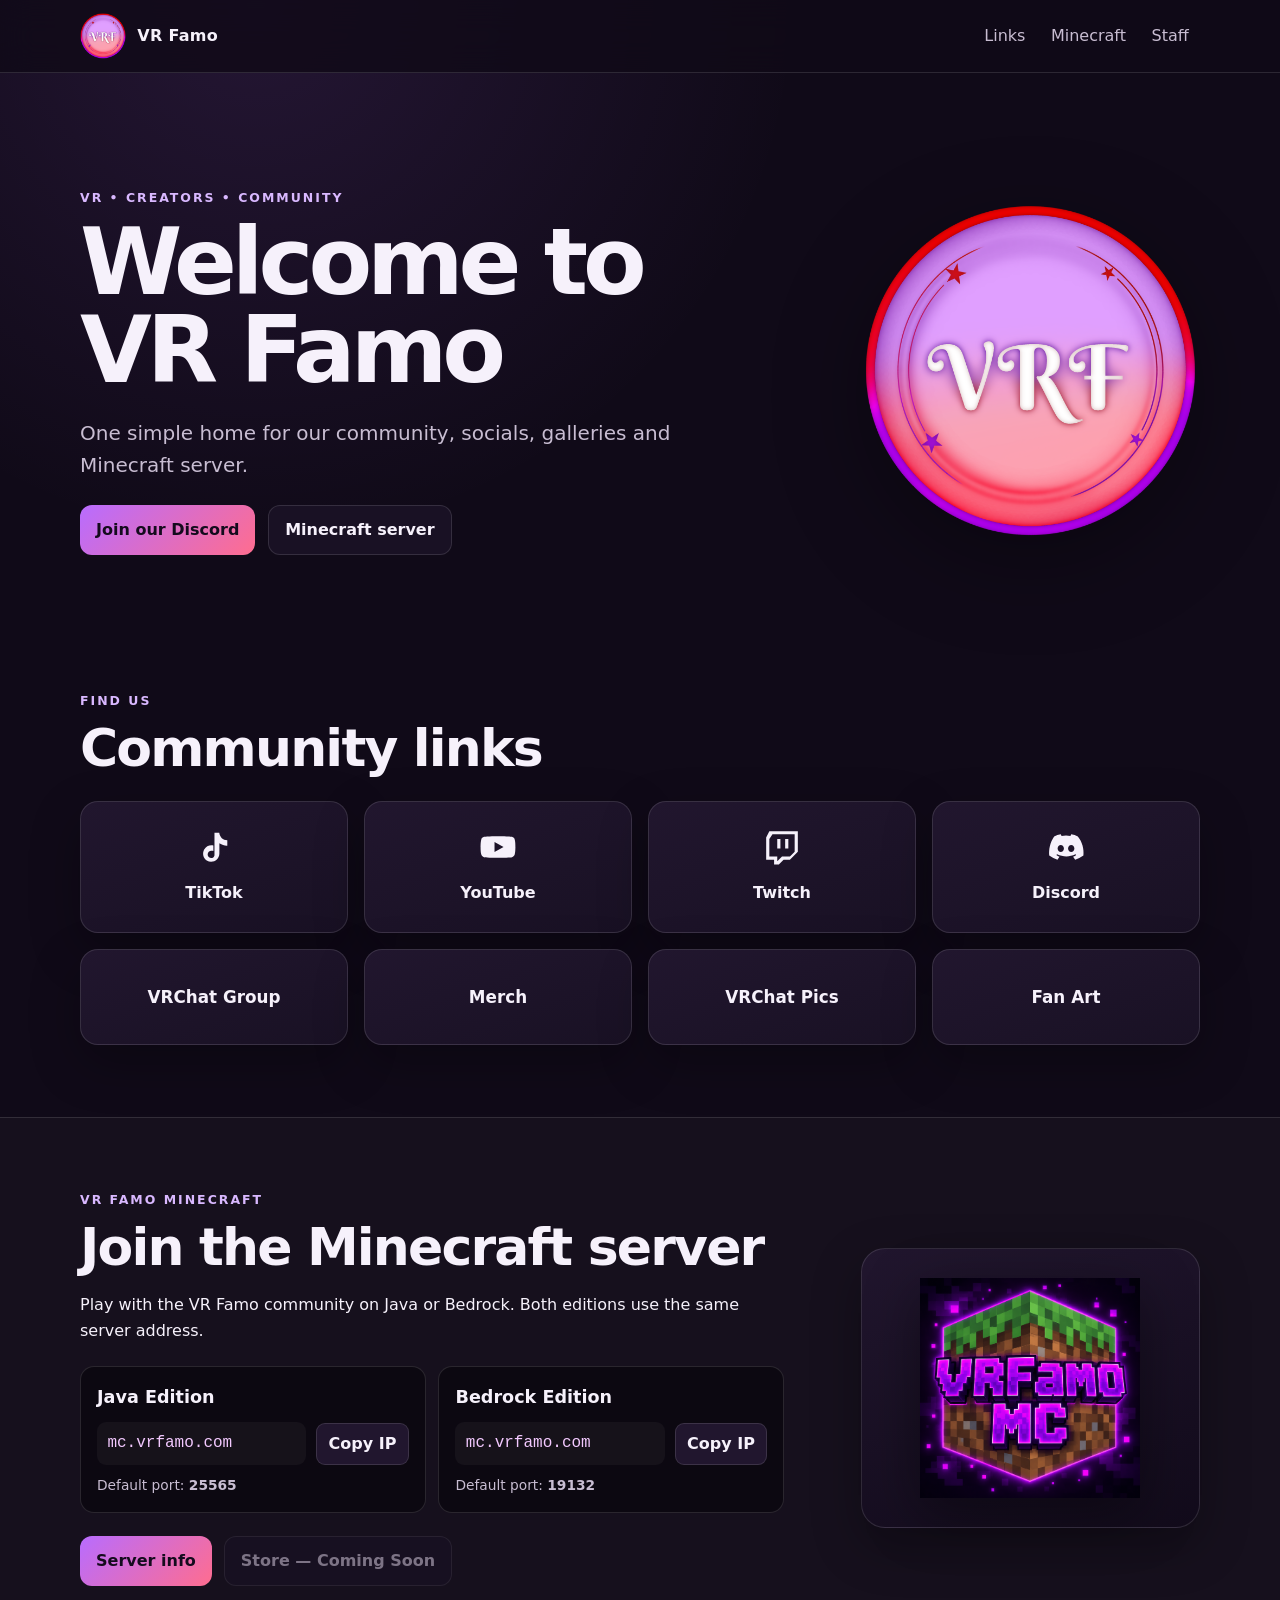
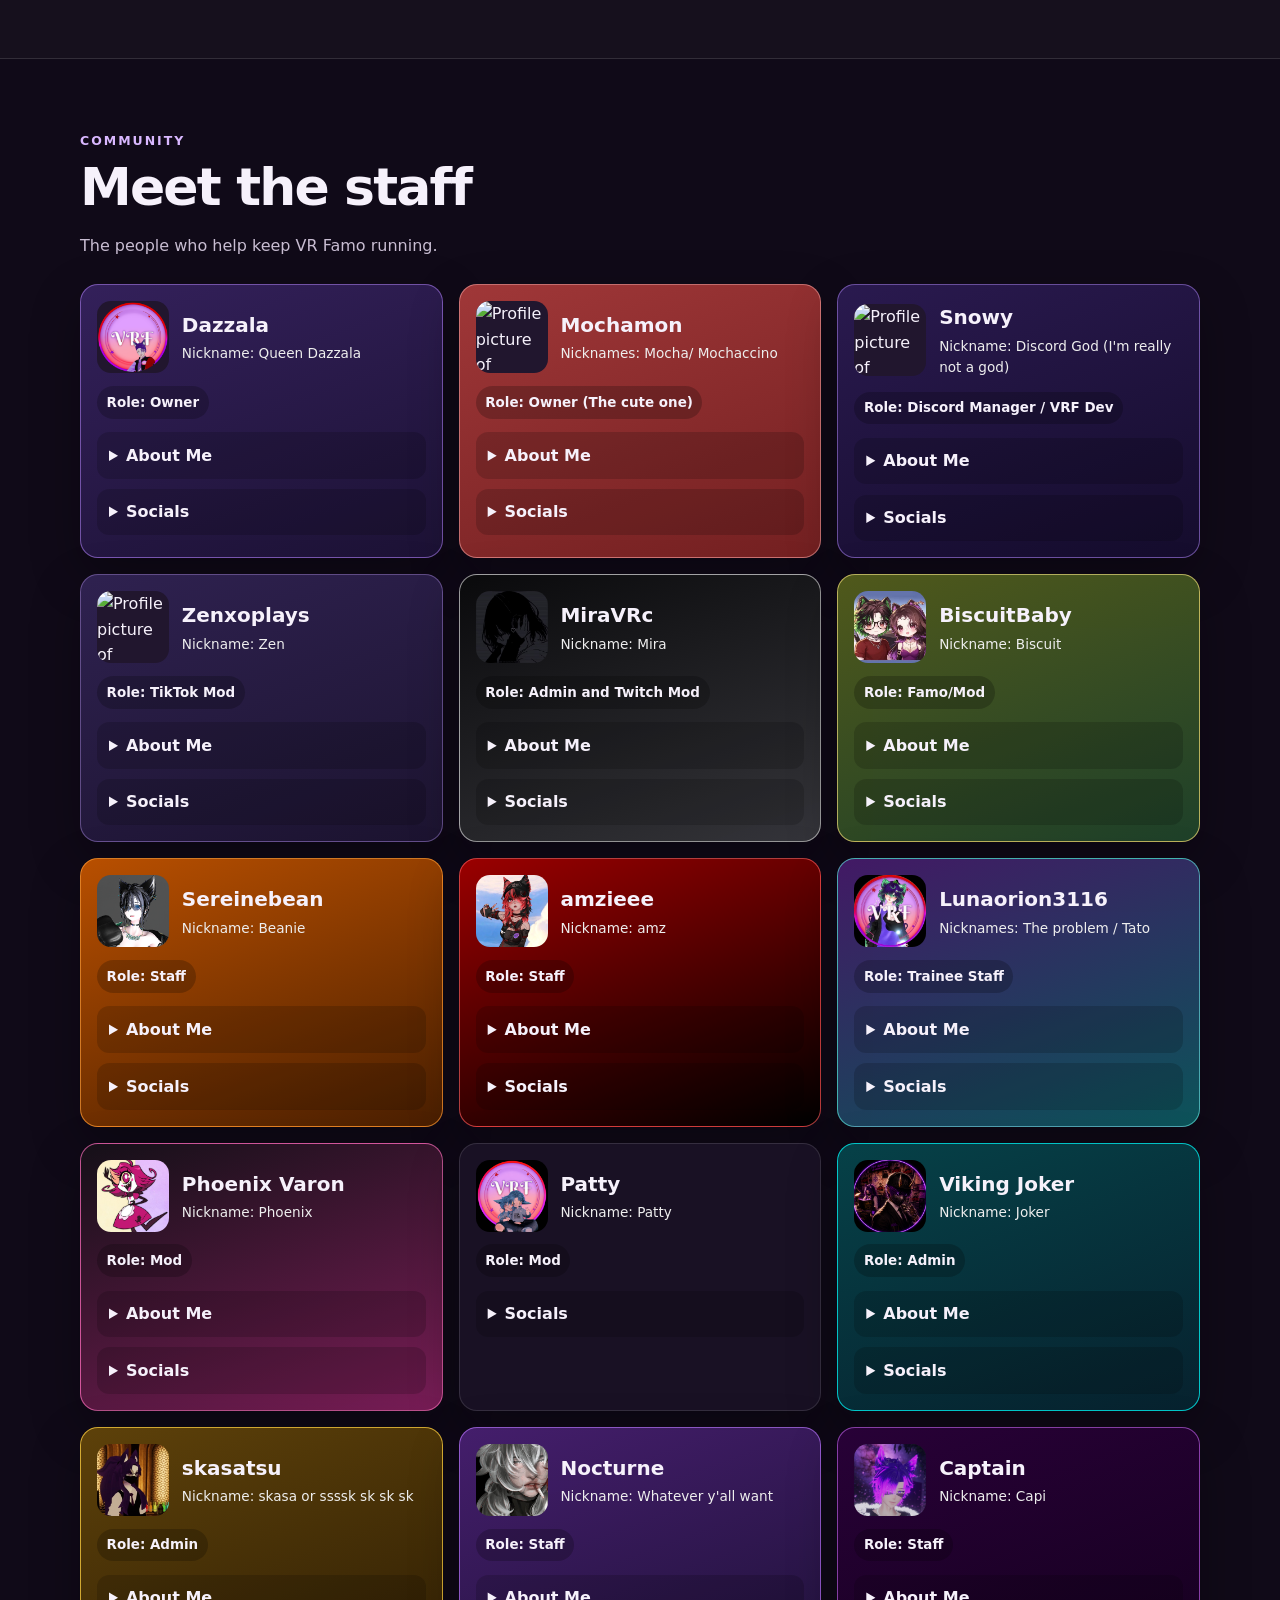
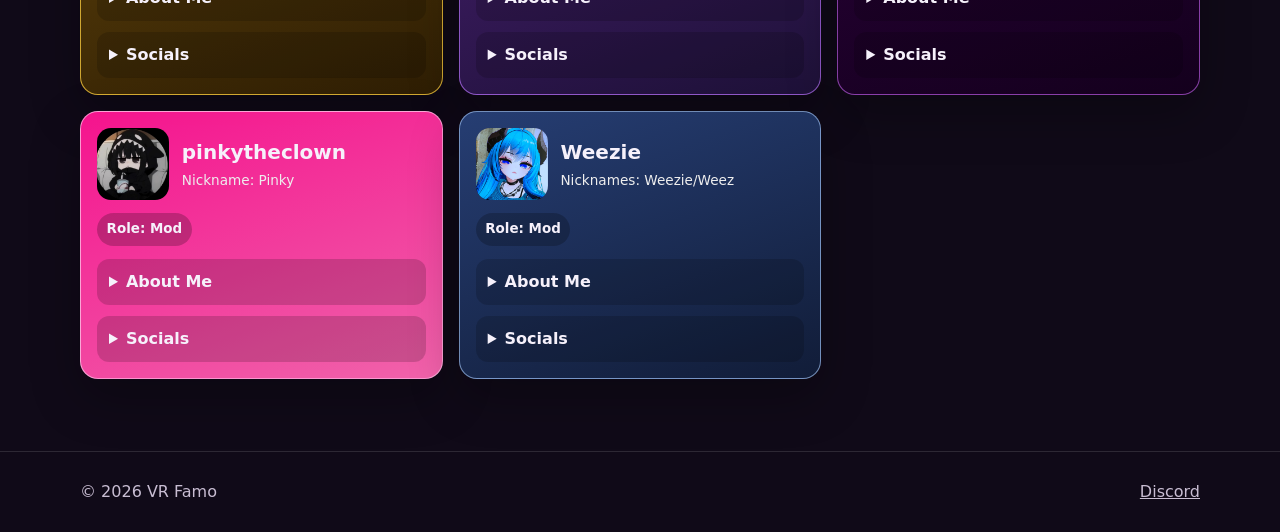
==== commit 9dff3423: "added more staff added more staff" ====
--- a/index.html
+++ b/index.html
@@ -213,19 +213,15 @@
 </details>
 <details>
 <summary>Socials</summary>
-<div class="staff-socials">
-<a href="https://www.twitch.tv/vr_famo" rel="noopener noreferrer" target="_blank">Twitch</a>
-<a href="https://www.youtube.com/@VRFamo" rel="noopener noreferrer" target="_blank">YouTube</a>
-<a href="https://www.tiktok.com/@vr.famo" rel="noopener noreferrer" target="_blank">TikTok</a>
-</div>
+<div class="staff-socials"><a href="https://www.twitch.tv/vr_famo" rel="noopener noreferrer" target="_blank">Twitch</a><a href="https://www.youtube.com/@VRFamo" rel="noopener noreferrer" target="_blank">YouTube</a><a href="https://www.tiktok.com/@vr.famo" rel="noopener noreferrer" target="_blank">TikTok</a></div>
 </details>
 </article>
 <article class="staff-card" style="--staff-bg: linear-gradient(160deg, rgba(168, 58, 58, 0.95), rgba(122, 34, 34, 0.95)); --staff-border: rgba(255, 170, 170, 0.55);">
 <div class="staff-head">
-<img alt="Profile picture of Mochamon" class="staff-pic" src="profile%20pics/mochamon.png"/>
+<img alt="Profile picture of Mochamon" class="staff-pic" src="profile%20pics/Mochamon.png"/>
 <div>
 <h3 class="staff-name">Mochamon</h3>
-<p class="staff-nickname">Nickname: Mocha/ Mochaccino</p>
+<p class="staff-nickname">Nicknames: Mocha/ Mochaccino</p>
 </div>
 </div>
 <div class="staff-role">Role: Owner (The cute one)</div>
@@ -235,37 +231,30 @@
 </details>
 <details>
 <summary>Socials</summary>
-<div class="staff-socials">
-<a href="https://www.twitch.tv/" rel="noopener noreferrer" target="_blank">Twitch</a>
-<a href="https://www.youtube.com/" rel="noopener noreferrer" target="_blank">YouTube</a>
-<a href="https://discord.com/" rel="noopener noreferrer" target="_blank">Discord</a>
-</div>
+<div class="staff-socials"><a href="https://www.twitch.tv/" rel="noopener noreferrer" target="_blank">Twitch</a><a href="https://www.youtube.com/" rel="noopener noreferrer" target="_blank">YouTube</a><a href="https://discord.com/" rel="noopener noreferrer" target="_blank">Discord</a></div>
 </details>
 </article>
 <article class="staff-card" style="--staff-bg: linear-gradient(160deg, rgba(44, 27, 82, 0.95), rgba(22, 13, 46, 0.95)); --staff-border: rgba(170, 130, 240, 0.55);">
 <div class="staff-head">
-<img alt="Profile picture of Snowy" class="staff-pic" src="profile%20pics/snowy.png"/>
+<img alt="Profile picture of Snowy" class="staff-pic" src="profile%20pics/Snowy.png"/>
 <div>
 <h3 class="staff-name">Snowy</h3>
-<p class="staff-nickname">Nickname: Discord God</p>
-</div>
-</div>
-<div class="staff-role">Role: Discord Manager</div>
-<details>
-<summary>About Me</summary>
-<p>I enjoy helping take care of the VRFamo Discord.<br/>I'm basically group tech support.<br/>Also I guess I created the Discord Bot.</p>
-</details>
-<details>
-<summary>Socials</summary>
-<div class="staff-socials">
-<a href="https://www.twitch.tv/snowy708" rel="noopener noreferrer" target="_blank">Twitch</a>
-<a href="https://snowy708.com" rel="noopener noreferrer" target="_blank">Website</a>
-</div>
+<p class="staff-nickname">Nickname: Discord God (I&#x27;m really not a god)</p>
+</div>
+</div>
+<div class="staff-role">Role: Discord Manager / VRF Dev</div>
+<details>
+<summary>About Me</summary>
+<p>Well? idk, I kinda just made the Discord &amp; manage it.<br/>I host and maintain/manage the MC Server + this website.<br/>I'm basically group tech support.<br/>Also I guess I created the Discord Bots.</p>
+</details>
+<details>
+<summary>Socials</summary>
+<div class="staff-socials"><a href="https://www.twitch.tv/snowy708" rel="noopener noreferrer" target="_blank">Twitch</a><a href="https://snowy708.com" rel="noopener noreferrer" target="_blank">Website</a></div>
 </details>
 </article>
 <article class="staff-card" style="--staff-bg: linear-gradient(160deg, rgba(49, 35, 83, 0.95), rgba(30, 21, 50, 0.95)); --staff-border: rgba(150, 120, 200, 0.55);">
 <div class="staff-head">
-<img alt="Profile picture of Zenxoplays" class="staff-pic" src="profile%20pics/zenxoplays.png"/>
+<img alt="Profile picture of Zenxoplays" class="staff-pic" src="profile%20pics/Zenxoplays.png"/>
 <div>
 <h3 class="staff-name">Zenxoplays</h3>
 <p class="staff-nickname">Nickname: Zen</p>
@@ -278,38 +267,209 @@
 </details>
 <details>
 <summary>Socials</summary>
-<div class="staff-socials">
-<a href="https://www.tiktok.com/@zenxoplays" rel="noopener noreferrer" target="_blank">TikTok</a>
-<a href="https://discord.gg/7FjEFU5PyJ" rel="noopener noreferrer" target="_blank">Discord</a>
-</div>
-</details>
-</article>
-
-<article class="staff-card" style="--staff-bg: linear-gradient(160deg, rgba(15, 15, 15, 0.96), rgba(245, 245, 245, 0.92)); --staff-border: rgba(190, 190, 190, 0.7);">
-<div class="staff-head">
-<img alt="Profile picture of Mira" class="staff-pic" src="profile%20pics/mira.png"/>
-<div>
-<h3 class="staff-name">Mira</h3>
+<div class="staff-socials"><a href="https://www.tiktok.com/@zenxoplays" rel="noopener noreferrer" target="_blank">TikTok</a><a href="https://discord.gg/7FjEFU5PyJ" rel="noopener noreferrer" target="_blank">Discord</a></div>
+</details>
+</article>
+<article class="staff-card" style="--staff-bg: linear-gradient(160deg, rgba(10, 10, 12, 0.98), rgba(55, 55, 60, 0.96)); --staff-border: rgba(245, 245, 245, 0.58);">
+<div class="staff-head">
+<img alt="Profile picture of MiraVRc" class="staff-pic" src="profile%20pics/MiraVRc.png"/>
+<div>
+<h3 class="staff-name">MiraVRc</h3>
 <p class="staff-nickname">Nickname: Mira</p>
 </div>
 </div>
+<div class="staff-role">Role: Admin and Twitch Mod</div>
+<details>
+<summary>About Me</summary>
+<p>I am a hellhound NOT A FOX and I make content on all social media’s. I also do art and edits.</p>
+</details>
+<details>
+<summary>Socials</summary>
+<div class="staff-socials"><a href="https://www.tiktok.com/@miravrc" rel="noopener noreferrer" target="_blank">TikTok</a><a href="https://www.twitch.tv/miravrc" rel="noopener noreferrer" target="_blank">Twitch</a><a href="https://x.com/_Mira_VRc" rel="noopener noreferrer" target="_blank">X</a></div>
+</details>
+</article>
+<article class="staff-card" style="--staff-bg: linear-gradient(160deg, rgba(83, 92, 28, 0.96), rgba(31, 67, 42, 0.96)); --staff-border: rgba(245, 225, 120, 0.68);">
+<div class="staff-head">
+<img alt="Profile picture of BiscuitBaby" class="staff-pic" src="profile%20pics/BiscuitBaby.png"/>
+<div>
+<h3 class="staff-name">BiscuitBaby</h3>
+<p class="staff-nickname">Nickname: Biscuit</p>
+</div>
+</div>
+<div class="staff-role">Role: Famo/Mod</div>
+<details>
+<summary>About Me</summary>
+<p>My fav colour is pastel yellow, I'm a tomboy and I love music.</p>
+</details>
+<details>
+<summary>Socials</summary>
+<div class="staff-socials"><a href="https://www.tiktok.com/@biscuitbaby2.0?_r=1&amp;_t=ZN-99dldGW2q8c" rel="noopener noreferrer" target="_blank">TikTok</a></div>
+</details>
+</article>
+<article class="staff-card" style="--staff-bg: linear-gradient(160deg, #b84f00, #4a1f00); --staff-border: rgba(255, 153, 51, 0.72);">
+<div class="staff-head">
+<img alt="Profile picture of Sereinebean" class="staff-pic" src="profile%20pics/Sereinebean.png"/>
+<div>
+<h3 class="staff-name">Sereinebean</h3>
+<p class="staff-nickname">Nickname: Beanie</p>
+</div>
+</div>
+<div class="staff-role">Role: Staff</div>
+<details>
+<summary>About Me</summary>
+<p>Music, anime, friends, fun times.</p>
+</details>
+<details>
+<summary>Socials</summary>
+<div class="staff-socials"><a href="https://www.tiktok.com/@sereinebean?_r=1&amp;_t=ZT-99eDWMDdsWU" rel="noopener noreferrer" target="_blank">TikTok</a><a href="https://youtube.com/@sereinebean?si=j2ztigpg-b2rowul" rel="noopener noreferrer" target="_blank">YouTube</a><a href="https://www.instagram.com/sereinebean?stkn=OGhxbGYwd2JoMzVo" rel="noopener noreferrer" target="_blank">Instagram</a></div>
+</details>
+</article>
+<article class="staff-card" style="--staff-bg: linear-gradient(160deg, #9a0000, #000000); --staff-border: rgba(255, 90, 90, 0.68);">
+<div class="staff-head">
+<img alt="Profile picture of amzieee" class="staff-pic" src="profile%20pics/amzieee.png"/>
+<div>
+<h3 class="staff-name">amzieee</h3>
+<p class="staff-nickname">Nickname: amz</p>
+</div>
+</div>
+<div class="staff-role">Role: Staff</div>
+<details>
+<summary>About Me</summary>
+<p>Cinnamoroll and Bring Me The Horizon addict.</p>
+</details>
+<details>
+<summary>Socials</summary>
+<div class="staff-socials"><a href="https://www.tiktok.com/@amzieeevr" rel="noopener noreferrer" target="_blank">TikTok</a><a href="https://www.twitch.tv/amzieeevr" rel="noopener noreferrer" target="_blank">Twitch</a><a href="https://www.youtube.com/@amzieeevr" rel="noopener noreferrer" target="_blank">YouTube</a></div>
+</details>
+</article>
+<article class="staff-card" style="--staff-bg: linear-gradient(160deg, rgba(69, 26, 105, 0.96), rgba(12, 87, 92, 0.96)); --staff-border: rgba(94, 230, 221, 0.65);">
+<div class="staff-head">
+<img alt="Profile picture of Lunaorion3116" class="staff-pic" src="profile%20pics/Lunaorion3116.png"/>
+<div>
+<h3 class="staff-name">Lunaorion3116</h3>
+<p class="staff-nickname">Nicknames: The problem / Tato</p>
+</div>
+</div>
+<div class="staff-role">Role: Trainee Staff</div>
+<details>
+<summary>About Me</summary>
+<p>With the power of turtles I spread kindness and spooky glitter wherever I can. I'll always remind people to always stay uniquely you.</p>
+</details>
+<details>
+<summary>Socials</summary>
+<div class="staff-socials"><a href="https://www.tiktok.com/@lunaorion3116.vrc?_r=1&amp;_t=ZT-99e72csblBm" rel="noopener noreferrer" target="_blank">TikTok</a></div>
+</details>
+</article>
+<article class="staff-card" style="--staff-bg: linear-gradient(160deg, rgba(21, 16, 24, 0.98), rgba(126, 30, 89, 0.96)); --staff-border: rgba(255, 112, 190, 0.68);">
+<div class="staff-head">
+<img alt="Profile picture of Phoenix Varon" class="staff-pic" src="profile%20pics/Phoenix%20Varon.png"/>
+<div>
+<h3 class="staff-name">Phoenix Varon</h3>
+<p class="staff-nickname">Nickname: Phoenix</p>
+</div>
+</div>
 <div class="staff-role">Role: Mod</div>
 <details>
 <summary>About Me</summary>
-<p>I'm a British Latina Hellhound who loves doing art because I can hehehe</p>
-</details>
-<details>
-<summary>Socials</summary>
-<div class="staff-socials">
-<a href="https://linktr.ee/Mira_VRC" rel="noopener noreferrer" target="_blank">Linktree</a>
-</div>
+<p>Married to Patty Varon, navy wife.</p>
+</details>
+<details>
+<summary>Socials</summary>
+<div class="staff-socials"><a href="https://www.tiktok.com/@phoenix_varon?_r=1&amp;_t=ZT-99dzHN17az0" rel="noopener noreferrer" target="_blank">TikTok</a><a href="https://vrchat.com/home/user/usr_99886d3c-71e9-41c9-b499-703a8160d7e5" rel="noopener noreferrer" target="_blank">VRChat</a></div>
+</details>
+</article>
+<article class="staff-card">
+<div class="staff-head">
+<img alt="Profile picture of Patty" class="staff-pic" src="profile%20pics/Patty.png"/>
+<div>
+<h3 class="staff-name">Patty</h3>
+<p class="staff-nickname">Nickname: Patty</p>
+</div>
+</div>
+<div class="staff-role">Role: Mod</div>
+
+<details>
+<summary>Socials</summary>
+<div class="staff-socials"><a href="https://youtube.com/@patty_varon?si=vw0oeOZf5rPvOhFh" rel="noopener noreferrer" target="_blank">YouTube</a><a href="https://www.twitch.tv/pattyrick125" rel="noopener noreferrer" target="_blank">Twitch</a></div>
+</details>
+</article>
+<article class="staff-card" style="--staff-bg: linear-gradient(160deg, rgba(6, 67, 74, 0.97), rgba(7, 35, 48, 0.97)); --staff-border: rgba(0, 255, 255, 0.72);">
+<div class="staff-head">
+<img alt="Profile picture of Viking Joker" class="staff-pic" src="profile%20pics/Viking%20Joker.png"/>
+<div>
+<h3 class="staff-name">Viking Joker</h3>
+<p class="staff-nickname">Nickname: Joker</p>
+</div>
+</div>
+<div class="staff-role">Role: Admin</div>
+<details>
+<summary>About Me</summary>
+<p>I am married, I enjoy music, I help keep the community safe and I love Lasagna.</p>
+</details>
+<details>
+<summary>Socials</summary>
+<div class="staff-socials"><a href="https://www.tiktok.com/@vikingjoker.ragnar" rel="noopener noreferrer" target="_blank">TikTok</a></div>
+</details>
+</article>
+<article class="staff-card" style="--staff-bg: linear-gradient(160deg, rgba(96, 67, 10, 0.97), rgba(48, 31, 4, 0.97)); --staff-border: rgba(255, 208, 64, 0.76);">
+<div class="staff-head">
+<img alt="Profile picture of skasatsu" class="staff-pic" src="profile%20pics/skasatsu.png"/>
+<div>
+<h3 class="staff-name">skasatsu</h3>
+<p class="staff-nickname">Nickname: skasa or ssssk sk sk sk</p>
+</div>
+</div>
+<div class="staff-role">Role: Admin</div>
+<details>
+<summary>About Me</summary>
+<p>I’m skasa, your local glitchwork jester who loves animals. I’m married, and I’m here to keep the community safe as well as spread positivity and remind everyone: You’re amazing and I hope you have a wonderful day.</p>
+</details>
+<details>
+<summary>Socials</summary>
+<div class="staff-socials"><a href="https://www.tiktok.com/@skasatsu?_r=1&amp;_t=ZN-99eHaE19Ufe" rel="noopener noreferrer" target="_blank">TikTok</a></div>
+</details>
+</article>
+<article class="staff-card" style="--staff-bg: linear-gradient(160deg, rgba(71, 31, 112, 0.96), rgba(31, 18, 58, 0.97)); --staff-border: rgba(187, 118, 255, 0.68);">
+<div class="staff-head">
+<img alt="Profile picture of Nocturne" class="staff-pic" src="profile%20pics/Nocturne.png"/>
+<div>
+<h3 class="staff-name">Nocturne</h3>
+<p class="staff-nickname">Nickname: Whatever y&#x27;all want</p>
+</div>
+</div>
+<div class="staff-role">Role: Staff</div>
+<details>
+<summary>About Me</summary>
+<p>Technology, coding/programming, gaming, music, learning about new software/hardware, and meeting new people.</p>
+</details>
+<details>
+<summary>Socials</summary>
+<div class="staff-socials"><a href="https://www.tiktok.com/@nocturne.vrc" rel="noopener noreferrer" target="_blank">TikTok</a></div>
+</details>
+</article>
+<article class="staff-card" style="--staff-bg: linear-gradient(160deg, #280137, #14001d); --staff-border: rgba(211, 107, 255, 0.58);">
+<div class="staff-head">
+<img alt="Profile picture of Captain" class="staff-pic" src="profile%20pics/Captain.png"/>
+<div>
+<h3 class="staff-name">Captain</h3>
+<p class="staff-nickname">Nickname: Capi</p>
+</div>
+</div>
+<div class="staff-role">Role: Staff</div>
+<details>
+<summary>About Me</summary>
+<p>I just work here.</p>
+</details>
+<details>
+<summary>Socials</summary>
+<div class="staff-socials"><a href="https://www.tiktok.com/@true_captain?is_from_webapp=1&amp;sender_device=pc" rel="noopener noreferrer" target="_blank">TikTok</a></div>
 </details>
 </article>
 <article class="staff-card" style="--staff-bg: linear-gradient(160deg, rgba(255, 20, 147, 0.96), rgba(255, 105, 180, 0.94)); --staff-border: rgba(255, 200, 235, 0.7);">
 <div class="staff-head">
 <img alt="Profile picture of pinkytheclown" class="staff-pic" src="profile%20pics/pinkytheclown.png"/>
 <div>
-<h3 class="staff-name">Pinkytheclown</h3>
+<h3 class="staff-name">pinkytheclown</h3>
 <p class="staff-nickname">Nickname: Pinky</p>
 </div>
 </div>
@@ -320,9 +480,7 @@
 </details>
 <details>
 <summary>Socials</summary>
-<div class="staff-socials">
-<a href="https://www.tiktok.com/@thatvrgirl22?_r=1&amp;_t=ZS-97gAU3hDMPw" rel="noopener noreferrer" target="_blank">TikTok</a>
-</div>
+<div class="staff-socials"><a href="https://www.tiktok.com/@thatvrgirl22?_r=1&amp;_t=ZS-97gAU3hDMPw" rel="noopener noreferrer" target="_blank">TikTok</a></div>
 </details>
 </article>
 <article class="staff-card" style="--staff-bg: linear-gradient(160deg, rgba(40, 65, 120, 0.95), rgba(18, 30, 58, 0.95)); --staff-border: rgba(170, 205, 255, 0.62);">
@@ -330,7 +488,7 @@
 <img alt="Profile picture of Weezie" class="staff-pic" src="profile%20pics/Weezie.png"/>
 <div>
 <h3 class="staff-name">Weezie</h3>
-<p class="staff-nickname">Nickname: Weezie/Weez</p>
+<p class="staff-nickname">Nicknames: Weezie/Weez</p>
 </div>
 </div>
 <div class="staff-role">Role: Mod</div>
@@ -340,24 +498,37 @@
 </details>
 <details>
 <summary>Socials</summary>
-<div class="staff-socials">
-<a href="https://weezie0217s.carrd.co/" rel="noopener noreferrer" target="_blank">Carrd</a>
-</div>
-</details>
-</article>
+<div class="staff-socials"><a href="https://weezie0217s.carrd.co/" rel="noopener noreferrer" target="_blank">Carrd</a></div>
+</details>
+</article>
+
 <!--
-STAFF CARD TEMPLATE — copy this block into .staff-grid and edit the placeholders.
-<article class="staff-card" style="--staff-bg: linear-gradient(160deg, rgba(54,34,94,.95), rgba(30,19,55,.95)); --staff-border: rgba(182,133,255,.55);">
+STAFF CARD TEMPLATE — duplicate this block and replace the placeholders.
+The profile picture filename should match the Name, e.g. "Example Name.png".
+
+<article class="staff-card">
   <div class="staff-head">
-    <img class="staff-pic" src="profile pics/your-image.png" alt="Profile picture of Staff Name">
-    <div><h3 class="staff-name">Staff Name</h3><p class="staff-nickname">Nickname: Nickname</p></div>
+    <img class="staff-pic" src="profile%20pics/Example%20Name.png" alt="Profile picture of Example Name">
+    <div>
+      <h3 class="staff-name">Example Name</h3>
+      <p class="staff-nickname">Nickname: Example</p>
+    </div>
   </div>
-  <div class="staff-role">Role: Staff Role</div>
-  <details><summary>About Me</summary><p>Short introduction goes here.</p></details>
-  <details><summary>Socials</summary><div class="staff-socials"><a href="https://example.com" target="_blank" rel="noopener noreferrer">Social</a></div></details>
+  <div class="staff-role">Role: Staff</div>
+  <details>
+    <summary>About Me</summary>
+    <p>Short introduction goes here.</p>
+  </details>
+  <details>
+    <summary>Socials</summary>
+    <div class="staff-socials">
+      <a href="https://example.com" target="_blank" rel="noopener noreferrer">Social</a>
+    </div>
+  </details>
 </article>
 END STAFF CARD TEMPLATE
---></div>
+-->
+</div>
 </section>
 </div>
 </section>
